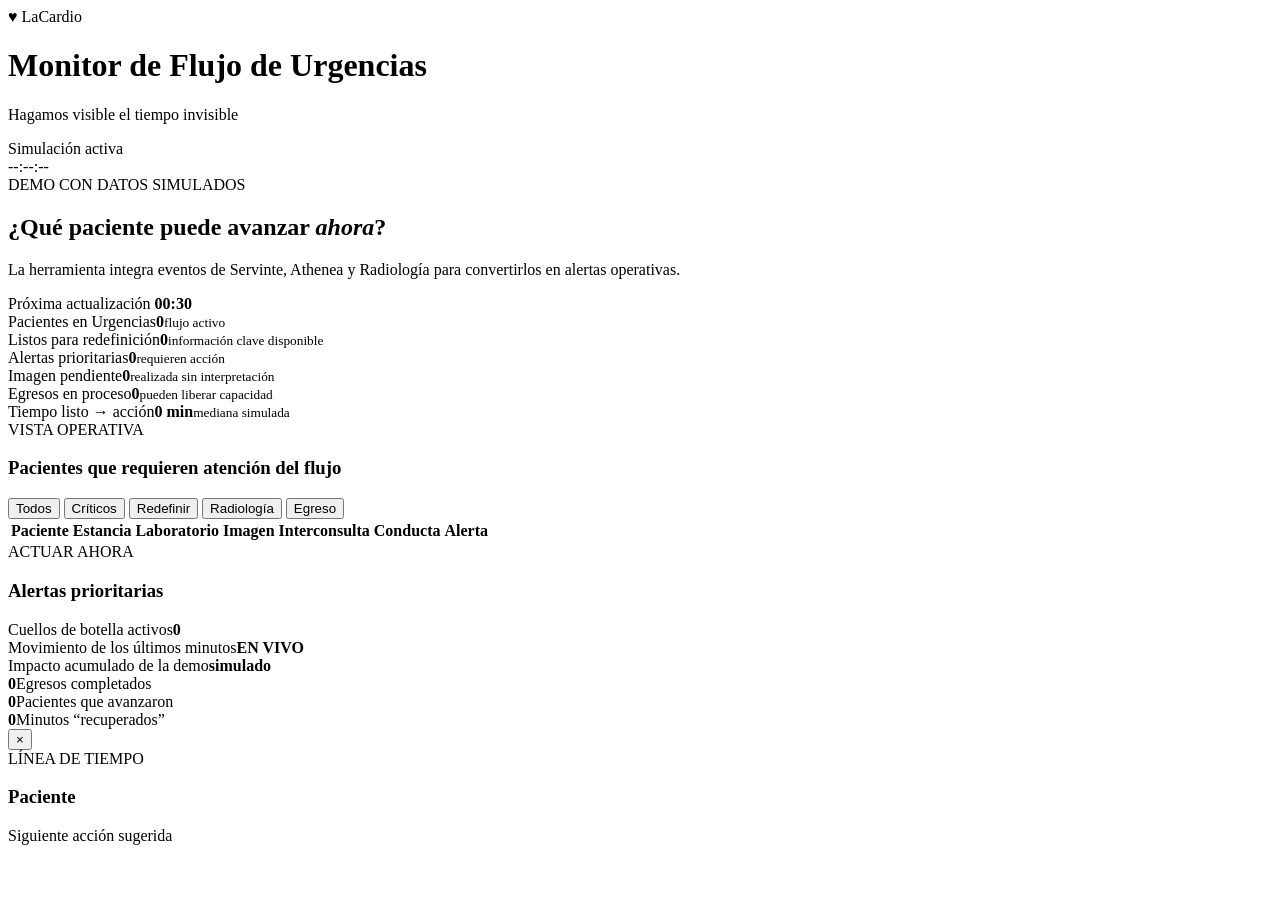
==== index.html @ f007e620 "Create live emergency flow monitor demo" ====
<!DOCTYPE html>
<html lang="es">
<head>
  <meta charset="UTF-8" />
  <meta name="viewport" content="width=device-width, initial-scale=1.0" />
  <meta name="theme-color" content="#10347b" />
  <title>Monitor de Flujo de Urgencias · Demo</title>
  <link rel="stylesheet" href="styles.css" />
</head>
<body>
  <header class="topbar">
    <div class="brand">
      <div class="brand-mark"><span>♥</span> LaCardio</div>
      <div class="brand-copy">
        <h1>Monitor de Flujo de Urgencias</h1>
        <p>Hagamos visible el tiempo invisible</p>
      </div>
    </div>
    <div class="top-actions">
      <div class="live"><span class="pulse"></span><span id="liveLabel">Simulación activa</span></div>
      <div class="clock" id="clock">--:--:--</div>
    </div>
  </header>

  <main class="shell">
    <section class="hero-strip">
      <div>
        <span class="eyebrow">DEMO CON DATOS SIMULADOS</span>
        <h2>¿Qué paciente puede avanzar <em>ahora</em>?</h2>
        <p>La herramienta integra eventos de Servinte, Athenea y Radiología para convertirlos en alertas operativas.</p>
      </div>
      <div class="sync-card">
        <span>Próxima actualización</span>
        <strong id="countdown">00:30</strong>
      </div>
    </section>

    <section class="kpis" id="kpis">
      <article class="kpi"><span>Pacientes en Urgencias</span><strong id="kpiTotal">0</strong><small id="kpiTotalSub">flujo activo</small></article>
      <article class="kpi"><span>Listos para redefinición</span><strong class="blue" id="kpiReady">0</strong><small>información clave disponible</small></article>
      <article class="kpi"><span>Alertas prioritarias</span><strong class="red" id="kpiCritical">0</strong><small>requieren acción</small></article>
      <article class="kpi"><span>Imagen pendiente</span><strong class="amber" id="kpiImaging">0</strong><small>realizada sin interpretación</small></article>
      <article class="kpi"><span>Egresos en proceso</span><strong class="green" id="kpiDischarge">0</strong><small>pueden liberar capacidad</small></article>
      <article class="kpi"><span>Tiempo listo → acción</span><strong class="violet" id="kpiLatency">0 min</strong><small>mediana simulada</small></article>
    </section>

    <section class="layout-main">
      <div class="panel table-panel">
        <div class="panel-head">
          <div>
            <span class="eyebrow">VISTA OPERATIVA</span>
            <h3>Pacientes que requieren atención del flujo</h3>
          </div>
          <div class="filters">
            <button class="filter active" data-filter="all">Todos</button>
            <button class="filter" data-filter="critical">Críticos</button>
            <button class="filter" data-filter="ready">Redefinir</button>
            <button class="filter" data-filter="imaging">Radiología</button>
            <button class="filter" data-filter="discharge">Egreso</button>
          </div>
        </div>
        <div class="table-wrap">
          <table>
            <thead>
              <tr>
                <th>Paciente</th><th>Estancia</th><th>Laboratorio</th><th>Imagen</th><th>Interconsulta</th><th>Conducta</th><th>Alerta</th>
              </tr>
            </thead>
            <tbody id="patientsBody"></tbody>
          </table>
        </div>
      </div>

      <aside class="panel alerts-panel">
        <div class="panel-head compact">
          <div>
            <span class="eyebrow">ACTUAR AHORA</span>
            <h3>Alertas prioritarias</h3>
          </div>
        </div>
        <div id="alertsList" class="alerts-list"></div>
      </aside>
    </section>

    <section class="bottom-grid">
      <article class="panel mini-panel">
        <div class="mini-head"><span>Cuellos de botella activos</span><b id="bottleneckTotal">0</b></div>
        <div id="bottlenecks"></div>
      </article>

      <article class="panel mini-panel">
        <div class="mini-head"><span>Movimiento de los últimos minutos</span><b class="live-badge">EN VIVO</b></div>
        <div id="eventFeed" class="event-feed"></div>
      </article>

      <article class="panel mini-panel">
        <div class="mini-head"><span>Impacto acumulado de la demo</span><b>simulado</b></div>
        <div class="impact-grid">
          <div><strong id="impactDischarges">0</strong><span>Egresos completados</span></div>
          <div><strong id="impactMoves">0</strong><span>Pacientes que avanzaron</span></div>
          <div><strong id="impactMinutes">0</strong><span>Minutos “recuperados”</span></div>
        </div>
      </article>
    </section>
  </main>

  <div class="toast" id="toast" aria-live="polite"></div>

  <div class="drawer" id="drawer">
    <button class="drawer-close" id="drawerClose">×</button>
    <div class="drawer-top">
      <span class="eyebrow">LÍNEA DE TIEMPO</span>
      <h3 id="drawerTitle">Paciente</h3>
      <p id="drawerSub"></p>
    </div>
    <div class="timeline" id="timeline"></div>
    <div class="next-action">
      <span>Siguiente acción sugerida</span>
      <strong id="drawerAction"></strong>
    </div>
  </div>

  <script src="app.js"></script>
</body>
</html>
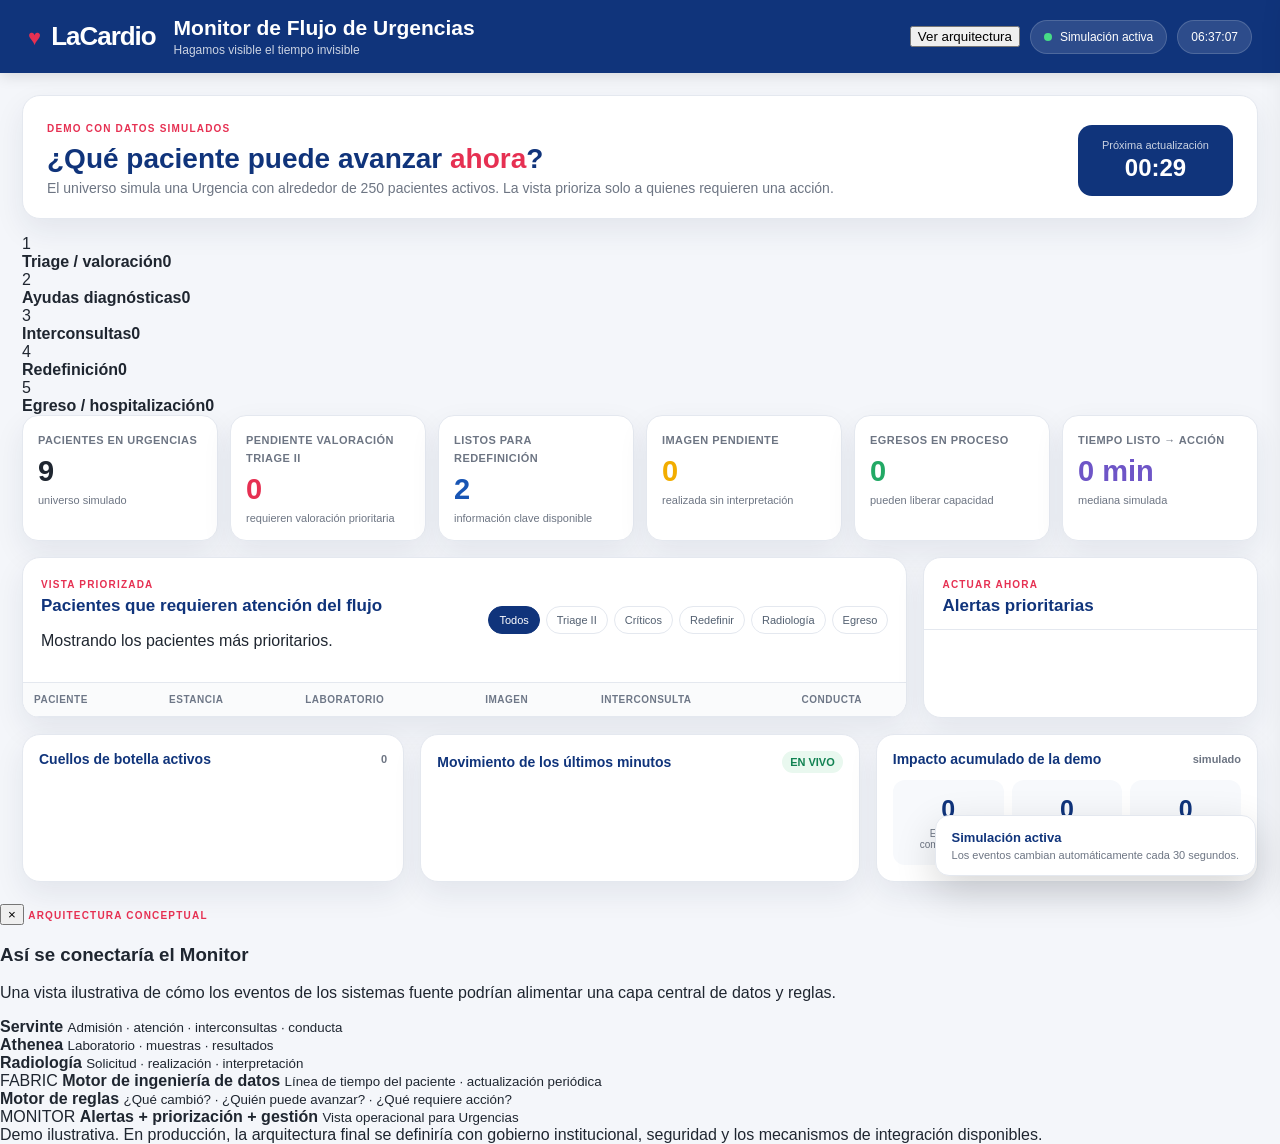
==== commit fbc3e283: "Upgrade monitor layout with 250-patient flow and architecture view" ====
--- a/index.html
+++ b/index.html
@@ -17,6 +17,7 @@
       </div>
     </div>
     <div class="top-actions">
+      <button class="architecture-btn" id="architectureBtn">Ver arquitectura</button>
       <div class="live"><span class="pulse"></span><span id="liveLabel">Simulación activa</span></div>
       <div class="clock" id="clock">--:--:--</div>
     </div>
@@ -27,18 +28,26 @@
       <div>
         <span class="eyebrow">DEMO CON DATOS SIMULADOS</span>
         <h2>¿Qué paciente puede avanzar <em>ahora</em>?</h2>
-        <p>La herramienta integra eventos de Servinte, Athenea y Radiología para convertirlos en alertas operativas.</p>
+        <p>El universo simula una Urgencia con alrededor de 250 pacientes activos. La vista prioriza solo a quienes requieren una acción.</p>
       </div>
       <div class="sync-card">
         <span>Próxima actualización</span>
-        <strong id="countdown">00:30</strong>
+        <strong id="countdown">00:10</strong>
       </div>
     </section>
 
+    <section class="flow-overview" id="flowOverview">
+      <article><span>1</span><div><b>Triage / valoración</b><strong id="stageTriage">0</strong></div></article>
+      <article><span>2</span><div><b>Ayudas diagnósticas</b><strong id="stageDiagnostics">0</strong></div></article>
+      <article><span>3</span><div><b>Interconsultas</b><strong id="stageConsults">0</strong></div></article>
+      <article><span>4</span><div><b>Redefinición</b><strong id="stageRedefinition">0</strong></div></article>
+      <article><span>5</span><div><b>Egreso / hospitalización</b><strong id="stageDestination">0</strong></div></article>
+    </section>
+
     <section class="kpis" id="kpis">
-      <article class="kpi"><span>Pacientes en Urgencias</span><strong id="kpiTotal">0</strong><small id="kpiTotalSub">flujo activo</small></article>
+      <article class="kpi"><span>Pacientes en Urgencias</span><strong id="kpiTotal">250</strong><small id="kpiTotalSub">universo simulado</small></article>
+      <article class="kpi"><span>Pendiente valoración Triage II</span><strong class="red" id="kpiTriage2">0</strong><small>requieren valoración prioritaria</small></article>
       <article class="kpi"><span>Listos para redefinición</span><strong class="blue" id="kpiReady">0</strong><small>información clave disponible</small></article>
-      <article class="kpi"><span>Alertas prioritarias</span><strong class="red" id="kpiCritical">0</strong><small>requieren acción</small></article>
       <article class="kpi"><span>Imagen pendiente</span><strong class="amber" id="kpiImaging">0</strong><small>realizada sin interpretación</small></article>
       <article class="kpi"><span>Egresos en proceso</span><strong class="green" id="kpiDischarge">0</strong><small>pueden liberar capacidad</small></article>
       <article class="kpi"><span>Tiempo listo → acción</span><strong class="violet" id="kpiLatency">0 min</strong><small>mediana simulada</small></article>
@@ -48,11 +57,13 @@
       <div class="panel table-panel">
         <div class="panel-head">
           <div>
-            <span class="eyebrow">VISTA OPERATIVA</span>
+            <span class="eyebrow">VISTA PRIORIZADA</span>
             <h3>Pacientes que requieren atención del flujo</h3>
+            <p id="visibleSummary" class="panel-subtitle">Mostrando los pacientes más prioritarios.</p>
           </div>
           <div class="filters">
             <button class="filter active" data-filter="all">Todos</button>
+            <button class="filter" data-filter="triage2">Triage II</button>
             <button class="filter" data-filter="critical">Críticos</button>
             <button class="filter" data-filter="ready">Redefinir</button>
             <button class="filter" data-filter="imaging">Radiología</button>
@@ -120,6 +131,58 @@
     </div>
   </div>
 
+  <div class="architecture-modal" id="architectureModal" aria-hidden="true">
+    <div class="architecture-card">
+      <button class="architecture-close" id="architectureClose">×</button>
+      <span class="eyebrow">ARQUITECTURA CONCEPTUAL</span>
+      <h3>Así se conectaría el Monitor</h3>
+      <p>Una vista ilustrativa de cómo los eventos de los sistemas fuente podrían alimentar una capa central de datos y reglas.</p>
+      <div class="architecture-canvas">
+        <div class="source-node servinte">
+          <b>Servinte</b>
+          <small>Admisión · atención · interconsultas · conducta</small>
+          <i class="data-pulse p1"></i>
+        </div>
+        <div class="source-node athenea">
+          <b>Athenea</b>
+          <small>Laboratorio · muestras · resultados</small>
+          <i class="data-pulse p2"></i>
+        </div>
+        <div class="source-node radiologia">
+          <b>Radiología</b>
+          <small>Solicitud · realización · interpretación</small>
+          <i class="data-pulse p3"></i>
+        </div>
+
+        <div class="connector c1"></div>
+        <div class="connector c2"></div>
+        <div class="connector c3"></div>
+
+        <div class="central-node">
+          <span>FABRIC</span>
+          <b>Motor de ingeniería de datos</b>
+          <small>Línea de tiempo del paciente · actualización periódica</small>
+        </div>
+
+        <div class="connector central-link"></div>
+
+        <div class="rules-node">
+          <b>Motor de reglas</b>
+          <small>¿Qué cambió? · ¿Quién puede avanzar? · ¿Qué requiere acción?</small>
+        </div>
+
+        <div class="connector output-link"></div>
+
+        <div class="output-node">
+          <span>MONITOR</span>
+          <b>Alertas + priorización + gestión</b>
+          <small>Vista operacional para Urgencias</small>
+        </div>
+      </div>
+      <div class="architecture-note">Demo ilustrativa. En producción, la arquitectura final se definiría con gobierno institucional, seguridad y los mecanismos de integración disponibles.</div>
+    </div>
+  </div>
+
   <script src="app.js"></script>
 </body>
 </html>
--- a/styles.css
+++ b/styles.css
@@ -0,0 +1,20 @@
+:root{
+  --blue:#10347b; --blue2:#1855b4; --red:#e63052; --green:#22a965; --amber:#f2ad00;
+  --violet:#6e55c7; --teal:#22a8b3; --bg:#f4f6fa; --panel:#fff; --text:#1f2630;
+  --muted:#6d7583; --line:#e4e8ef; --soft:#f7f9fc; --shadow:0 12px 30px rgba(20,37,77,.08);
+}
+*{box-sizing:border-box} body{margin:0;font-family:Inter,Segoe UI,Arial,sans-serif;background:var(--bg);color:var(--text)}
+.topbar{background:var(--blue);color:#fff;padding:16px 28px;display:flex;align-items:center;justify-content:space-between;gap:18px;position:sticky;top:0;z-index:50;box-shadow:0 3px 14px rgba(0,0,0,.12)}
+.brand{display:flex;align-items:center;gap:18px}.brand-mark{font-size:26px;font-weight:800;letter-spacing:-.04em;white-space:nowrap}.brand-mark span{color:var(--red);font-size:22px;margin-right:5px}.brand-copy h1{margin:0;font-size:21px}.brand-copy p{margin:3px 0 0;font-size:12px;opacity:.78}.top-actions{display:flex;gap:10px;align-items:center}
+.live,.clock{background:rgba(255,255,255,.12);border:1px solid rgba(255,255,255,.16);border-radius:999px;padding:9px 13px;font-size:12px}.pulse{display:inline-block;width:8px;height:8px;background:#47dc86;border-radius:50%;margin-right:8px;box-shadow:0 0 0 0 rgba(71,220,134,.5);animation:pulse 1.8s infinite}@keyframes pulse{70%{box-shadow:0 0 0 9px rgba(71,220,134,0)}}
+.shell{max-width:1560px;margin:auto;padding:22px}.hero-strip{display:flex;justify-content:space-between;gap:20px;align-items:end;background:#fff;border:1px solid var(--line);border-radius:18px;padding:22px 24px;margin-bottom:16px;box-shadow:var(--shadow)}
+.eyebrow{font-size:10px;letter-spacing:.12em;font-weight:800;color:var(--red)}.hero-strip h2{margin:7px 0 5px;color:var(--blue);font-size:28px}.hero-strip h2 em{font-style:normal;color:var(--red)}.hero-strip p{margin:0;color:var(--muted);font-size:14px}.sync-card{min-width:155px;background:var(--blue);color:#fff;border-radius:14px;padding:14px 18px;text-align:center}.sync-card span{font-size:11px;opacity:.78;display:block}.sync-card strong{font-size:24px;display:block;margin-top:3px}
+.kpis{display:grid;grid-template-columns:repeat(6,1fr);gap:12px}.kpi{background:#fff;border:1px solid var(--line);border-radius:16px;padding:14px 15px;box-shadow:var(--shadow);min-height:112px}.kpi span{font-size:11px;color:var(--muted);text-transform:uppercase;letter-spacing:.04em;font-weight:800}.kpi strong{display:block;font-size:29px;color:var(--text);margin:7px 0 2px}.kpi small{color:var(--muted);font-size:11px}.red{color:var(--red)!important}.blue{color:var(--blue2)!important}.green{color:var(--green)!important}.amber{color:var(--amber)!important}.violet{color:var(--violet)!important}
+.layout-main{display:grid;grid-template-columns:minmax(0,2.25fr) minmax(320px,.85fr);gap:16px;margin-top:16px}.panel{background:#fff;border:1px solid var(--line);border-radius:18px;box-shadow:var(--shadow);overflow:hidden}.panel-head{padding:16px 18px;border-bottom:1px solid var(--line);display:flex;align-items:center;justify-content:space-between;gap:12px}.panel-head.compact{padding-bottom:13px}.panel-head h3{font-size:17px;margin:4px 0 0;color:var(--blue)}.filters{display:flex;gap:6px;flex-wrap:wrap}.filter{border:1px solid var(--line);background:#fff;padding:7px 10px;border-radius:999px;font-size:11px;color:#536071;cursor:pointer}.filter.active{background:var(--blue);color:#fff;border-color:var(--blue)}
+.table-wrap{overflow:auto;max-height:530px}table{width:100%;border-collapse:collapse;min-width:1030px}th{position:sticky;top:0;background:#fafbfc;color:#6e7787;font-size:10px;text-transform:uppercase;letter-spacing:.05em;text-align:left;padding:11px;border-bottom:1px solid var(--line);z-index:2}td{padding:11px;border-bottom:1px solid var(--line);font-size:12px;vertical-align:middle}tr{cursor:pointer;transition:.2s}tr:hover{background:#fafcff}.patient-name{font-weight:800;color:var(--blue)}.sub{display:block;font-size:10px;color:var(--muted);margin-top:3px}.tag{display:inline-flex;align-items:center;max-width:190px;padding:5px 8px;border-radius:999px;font-size:10px;font-weight:800;white-space:nowrap}.tag.ok{background:#eaf8f2;color:#0a7d55}.tag.warn{background:#fff5d8;color:#986700}.tag.danger{background:#fdebee;color:#b91c3d}.tag.info{background:#eaf1ff;color:#1b4ca5}.tag.gray{background:#f0f2f5;color:#6a7380}.flash{animation:flash 1.1s ease}@keyframes flash{0%,100%{background:transparent}35%{background:#fff4c9}}
+.alerts-list{max-height:530px;overflow:auto}.alert{padding:13px 15px;border-bottom:1px solid var(--line);display:grid;grid-template-columns:34px 1fr;gap:11px;align-items:start}.alert:last-child{border-bottom:0}.alert-icon{width:34px;height:34px;border-radius:10px;display:grid;place-items:center;font-size:12px;font-weight:900}.alert-icon.danger{background:#fdebee;color:#b91c3d}.alert-icon.warn{background:#fff5d8;color:#986700}.alert-icon.info{background:#eaf1ff;color:#1b4ca5}.alert-icon.ok{background:#eaf8f2;color:#0a7d55}.alert strong{font-size:12px;color:var(--blue);display:block}.alert p{margin:4px 0 0;color:var(--muted);font-size:11px;line-height:1.35}
+.bottom-grid{display:grid;grid-template-columns:1fr 1.15fr 1fr;gap:16px;margin-top:16px}.mini-panel{padding:16px}.mini-head{display:flex;justify-content:space-between;gap:10px;align-items:center;margin-bottom:13px}.mini-head span{font-size:14px;font-weight:800;color:var(--blue)}.mini-head b{font-size:11px;color:var(--muted)}.live-badge{background:#e9f8ef;color:#118252!important;border-radius:999px;padding:5px 8px}.brow{display:grid;grid-template-columns:120px 1fr 28px;align-items:center;gap:8px;margin:10px 0;font-size:11px}.bar{height:8px;border-radius:999px;background:#edf0f5;overflow:hidden}.bar i{display:block;height:100%;background:var(--blue2);border-radius:999px}.event-feed{max-height:210px;overflow:hidden}.event-item{display:grid;grid-template-columns:54px 1fr;gap:9px;padding:8px 0;border-bottom:1px dashed var(--line);font-size:11px}.event-item time{color:var(--muted)}.event-item b{color:var(--blue)}.impact-grid{display:grid;grid-template-columns:repeat(3,1fr);gap:8px}.impact-grid div{background:var(--soft);border-radius:12px;padding:15px 9px;text-align:center}.impact-grid strong{display:block;color:var(--blue);font-size:25px}.impact-grid span{font-size:10px;color:var(--muted);display:block;margin-top:4px}
+.toast{position:fixed;right:24px;bottom:24px;background:#fff;border:1px solid var(--line);box-shadow:0 14px 40px rgba(0,0,0,.16);border-radius:14px;padding:14px 16px;max-width:380px;transform:translateY(130px);opacity:0;transition:.35s;z-index:80}.toast.show{transform:translateY(0);opacity:1}.toast strong{color:var(--blue);display:block;font-size:13px}.toast span{display:block;color:var(--muted);font-size:11px;margin-top:4px}
+.drawer{position:fixed;top:0;right:-460px;width:430px;max-width:94vw;height:100vh;background:#fff;box-shadow:-12px 0 34px rgba(0,0,0,.2);z-index:90;transition:.3s;overflow:auto;padding:24px}.drawer.open{right:0}.drawer-close{position:absolute;right:18px;top:14px;border:0;background:transparent;font-size:30px;cursor:pointer;color:var(--muted)}.drawer-top{padding-top:18px;border-bottom:1px solid var(--line);padding-bottom:18px}.drawer-top h3{color:var(--blue);font-size:24px;margin:6px 0}.drawer-top p{color:var(--muted);margin:0;font-size:13px}.timeline{border-left:2px solid #dbe2ef;margin:22px 0 22px 7px;padding-left:19px}.tl-event{position:relative;margin-bottom:20px}.tl-event:before{content:'';position:absolute;left:-26px;top:3px;width:10px;height:10px;border-radius:50%;background:var(--blue2);border:3px solid #eaf1ff}.tl-event strong{font-size:12px;color:var(--blue)}.tl-event span{display:block;color:var(--muted);font-size:11px;margin-top:3px}.next-action{background:#f1f5ff;border-radius:14px;padding:16px}.next-action span{font-size:10px;text-transform:uppercase;color:var(--muted);font-weight:800}.next-action strong{display:block;color:var(--blue);margin-top:6px;font-size:14px}
+@media(max-width:1180px){.kpis{grid-template-columns:repeat(3,1fr)}.layout-main{grid-template-columns:1fr}.bottom-grid{grid-template-columns:1fr 1fr}.alerts-panel{order:-1}}
+@media(max-width:720px){.topbar{padding:13px 14px}.brand-mark{font-size:20px}.brand-copy h1{font-size:15px}.brand-copy p{display:none}.clock{display:none}.shell{padding:10px}.hero-strip{align-items:stretch;flex-direction:column}.sync-card{width:100%}.kpis{grid-template-columns:1fr 1fr}.bottom-grid{grid-template-columns:1fr}.filters{display:none}.hero-strip h2{font-size:22px}}
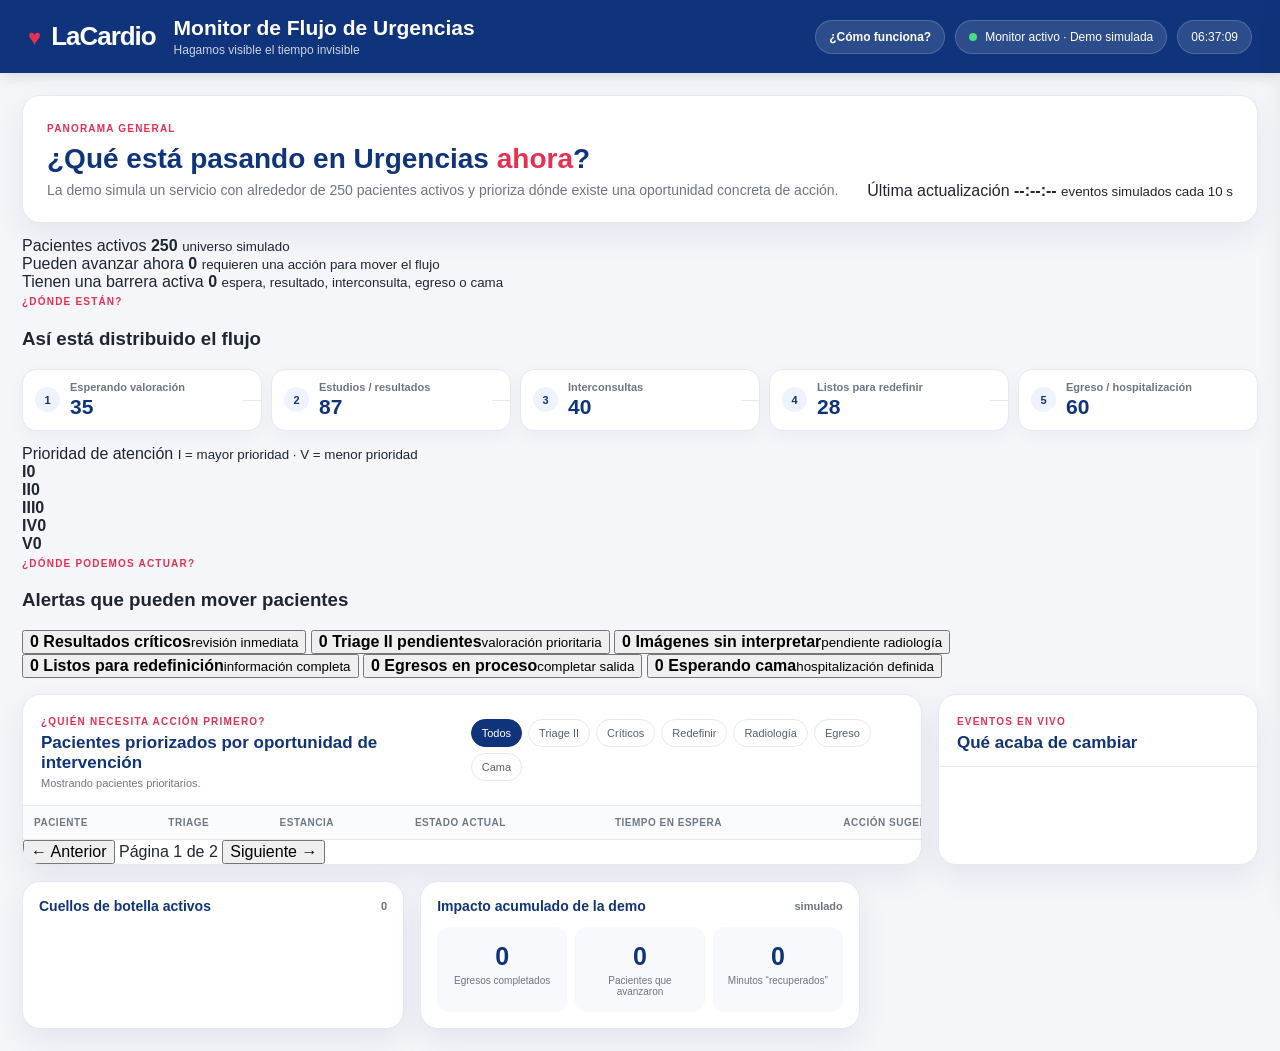
==== commit 0a53f604: "Reframe monitor around flow, action and 40-patient pagination" ====
--- a/index.html
+++ b/index.html
@@ -17,8 +17,8 @@
       </div>
     </div>
     <div class="top-actions">
-      <button class="architecture-btn" id="architectureBtn">Ver arquitectura</button>
-      <div class="live"><span class="pulse"></span><span id="liveLabel">Simulación activa</span></div>
+      <button class="architecture-btn" id="architectureBtn">¿Cómo funciona?</button>
+      <div class="live"><span class="pulse"></span><span id="liveLabel">Monitor activo · Demo simulada</span></div>
       <div class="clock" id="clock">--:--:--</div>
     </div>
   </header>
@@ -26,40 +26,107 @@
   <main class="shell">
     <section class="hero-strip">
       <div>
-        <span class="eyebrow">DEMO CON DATOS SIMULADOS</span>
-        <h2>¿Qué paciente puede avanzar <em>ahora</em>?</h2>
-        <p>El universo simula una Urgencia con alrededor de 250 pacientes activos. La vista prioriza solo a quienes requieren una acción.</p>
-      </div>
-      <div class="sync-card">
-        <span>Próxima actualización</span>
-        <strong id="countdown">00:10</strong>
-      </div>
-    </section>
-
-    <section class="flow-overview" id="flowOverview">
-      <article><span>1</span><div><b>Triage / valoración</b><strong id="stageTriage">0</strong></div></article>
-      <article><span>2</span><div><b>Ayudas diagnósticas</b><strong id="stageDiagnostics">0</strong></div></article>
-      <article><span>3</span><div><b>Interconsultas</b><strong id="stageConsults">0</strong></div></article>
-      <article><span>4</span><div><b>Redefinición</b><strong id="stageRedefinition">0</strong></div></article>
-      <article><span>5</span><div><b>Egreso / hospitalización</b><strong id="stageDestination">0</strong></div></article>
-    </section>
-
-    <section class="kpis" id="kpis">
-      <article class="kpi"><span>Pacientes en Urgencias</span><strong id="kpiTotal">250</strong><small id="kpiTotalSub">universo simulado</small></article>
-      <article class="kpi"><span>Pendiente valoración Triage II</span><strong class="red" id="kpiTriage2">0</strong><small>requieren valoración prioritaria</small></article>
-      <article class="kpi"><span>Listos para redefinición</span><strong class="blue" id="kpiReady">0</strong><small>información clave disponible</small></article>
-      <article class="kpi"><span>Imagen pendiente</span><strong class="amber" id="kpiImaging">0</strong><small>realizada sin interpretación</small></article>
-      <article class="kpi"><span>Egresos en proceso</span><strong class="green" id="kpiDischarge">0</strong><small>pueden liberar capacidad</small></article>
-      <article class="kpi"><span>Tiempo listo → acción</span><strong class="violet" id="kpiLatency">0 min</strong><small>mediana simulada</small></article>
+        <span class="eyebrow">PANORAMA GENERAL</span>
+        <h2>¿Qué está pasando en Urgencias <em>ahora</em>?</h2>
+        <p>La demo simula un servicio con alrededor de 250 pacientes activos y prioriza dónde existe una oportunidad concreta de acción.</p>
+      </div>
+      <div class="last-update">
+        <span>Última actualización</span>
+        <strong id="lastUpdate">--:--:--</strong>
+        <small>eventos simulados cada 10 s</small>
+      </div>
+    </section>
+
+    <section class="headline-kpis">
+      <article>
+        <span>Pacientes activos</span>
+        <strong id="kpiTotal">250</strong>
+        <small>universo simulado</small>
+      </article>
+      <article class="accent-blue">
+        <span>Pueden avanzar ahora</span>
+        <strong id="kpiCanAdvance">0</strong>
+        <small>requieren una acción para mover el flujo</small>
+      </article>
+      <article class="accent-red">
+        <span>Tienen una barrera activa</span>
+        <strong id="kpiBarrier">0</strong>
+        <small>espera, resultado, interconsulta, egreso o cama</small>
+      </article>
+    </section>
+
+    <section class="section-block">
+      <div class="section-title">
+        <div>
+          <span class="eyebrow">¿DÓNDE ESTÁN?</span>
+          <h3>Así está distribuido el flujo</h3>
+        </div>
+      </div>
+      <div class="flow-overview">
+        <article><span>1</span><div><b>Esperando valoración</b><strong id="stageTriage">0</strong></div></article>
+        <article><span>2</span><div><b>Estudios / resultados</b><strong id="stageDiagnostics">0</strong></div></article>
+        <article><span>3</span><div><b>Interconsultas</b><strong id="stageConsults">0</strong></div></article>
+        <article><span>4</span><div><b>Listos para redefinir</b><strong id="stageRedefinition">0</strong></div></article>
+        <article><span>5</span><div><b>Egreso / hospitalización</b><strong id="stageDestination">0</strong></div></article>
+      </div>
+
+      <div class="triage-strip">
+        <div class="triage-title">
+          <span>Prioridad de atención</span>
+          <small>I = mayor prioridad · V = menor prioridad</small>
+        </div>
+        <div class="triage-items">
+          <div><b>I</b><strong id="triage1">0</strong></div>
+          <div><b>II</b><strong id="triage2">0</strong></div>
+          <div><b>III</b><strong id="triage3">0</strong></div>
+          <div><b>IV</b><strong id="triage4">0</strong></div>
+          <div><b>V</b><strong id="triage5">0</strong></div>
+        </div>
+      </div>
+    </section>
+
+    <section class="section-block">
+      <div class="section-title">
+        <div>
+          <span class="eyebrow">¿DÓNDE PODEMOS ACTUAR?</span>
+          <h3>Alertas que pueden mover pacientes</h3>
+        </div>
+      </div>
+      <div class="action-grid">
+        <button class="action-card critical-card" data-filter="critical">
+          <span class="action-dot"></span><strong id="actCritical">0</strong>
+          <b>Resultados críticos</b><small>revisión inmediata</small>
+        </button>
+        <button class="action-card triage-card" data-filter="triage2">
+          <span class="action-dot"></span><strong id="actTriage2">0</strong>
+          <b>Triage II pendientes</b><small>valoración prioritaria</small>
+        </button>
+        <button class="action-card imaging-card" data-filter="imaging">
+          <span class="action-dot"></span><strong id="actImaging">0</strong>
+          <b>Imágenes sin interpretar</b><small>pendiente radiología</small>
+        </button>
+        <button class="action-card ready-card" data-filter="ready">
+          <span class="action-dot"></span><strong id="actReady">0</strong>
+          <b>Listos para redefinición</b><small>información completa</small>
+        </button>
+        <button class="action-card discharge-card" data-filter="discharge">
+          <span class="action-dot"></span><strong id="actDischarge">0</strong>
+          <b>Egresos en proceso</b><small>completar salida</small>
+        </button>
+        <button class="action-card hospital-card" data-filter="hospital">
+          <span class="action-dot"></span><strong id="actHospital">0</strong>
+          <b>Esperando cama</b><small>hospitalización definida</small>
+        </button>
+      </div>
     </section>
 
     <section class="layout-main">
       <div class="panel table-panel">
         <div class="panel-head">
           <div>
-            <span class="eyebrow">VISTA PRIORIZADA</span>
-            <h3>Pacientes que requieren atención del flujo</h3>
-            <p id="visibleSummary" class="panel-subtitle">Mostrando los pacientes más prioritarios.</p>
+            <span class="eyebrow">¿QUIÉN NECESITA ACCIÓN PRIMERO?</span>
+            <h3>Pacientes priorizados por oportunidad de intervención</h3>
+            <p id="visibleSummary" class="panel-subtitle">Mostrando pacientes prioritarios.</p>
           </div>
           <div class="filters">
             <button class="filter active" data-filter="all">Todos</button>
@@ -68,28 +135,39 @@
             <button class="filter" data-filter="ready">Redefinir</button>
             <button class="filter" data-filter="imaging">Radiología</button>
             <button class="filter" data-filter="discharge">Egreso</button>
+            <button class="filter" data-filter="hospital">Cama</button>
           </div>
         </div>
         <div class="table-wrap">
           <table>
             <thead>
               <tr>
-                <th>Paciente</th><th>Estancia</th><th>Laboratorio</th><th>Imagen</th><th>Interconsulta</th><th>Conducta</th><th>Alerta</th>
+                <th>Paciente</th>
+                <th>Triage</th>
+                <th>Estancia</th>
+                <th>Estado actual</th>
+                <th>Tiempo en espera</th>
+                <th>Acción sugerida</th>
               </tr>
             </thead>
             <tbody id="patientsBody"></tbody>
           </table>
         </div>
+        <div class="pagination">
+          <button id="prevPage">← Anterior</button>
+          <span id="pageLabel">Página 1 de 2</span>
+          <button id="nextPage">Siguiente →</button>
+        </div>
       </div>
 
       <aside class="panel alerts-panel">
         <div class="panel-head compact">
           <div>
-            <span class="eyebrow">ACTUAR AHORA</span>
-            <h3>Alertas prioritarias</h3>
+            <span class="eyebrow">EVENTOS EN VIVO</span>
+            <h3>Qué acaba de cambiar</h3>
           </div>
         </div>
-        <div id="alertsList" class="alerts-list"></div>
+        <div id="eventFeed" class="event-feed large"></div>
       </aside>
     </section>
 
@@ -97,11 +175,6 @@
       <article class="panel mini-panel">
         <div class="mini-head"><span>Cuellos de botella activos</span><b id="bottleneckTotal">0</b></div>
         <div id="bottlenecks"></div>
-      </article>
-
-      <article class="panel mini-panel">
-        <div class="mini-head"><span>Movimiento de los últimos minutos</span><b class="live-badge">EN VIVO</b></div>
-        <div id="eventFeed" class="event-feed"></div>
       </article>
 
       <article class="panel mini-panel">
@@ -120,10 +193,18 @@
   <div class="drawer" id="drawer">
     <button class="drawer-close" id="drawerClose">×</button>
     <div class="drawer-top">
-      <span class="eyebrow">LÍNEA DE TIEMPO</span>
+      <span class="eyebrow">LÍNEA DE TIEMPO DEL PACIENTE</span>
       <h3 id="drawerTitle">Paciente</h3>
       <p id="drawerSub"></p>
     </div>
+
+    <div class="patient-status-grid">
+      <div><span>Laboratorio</span><b id="drawerLab">—</b></div>
+      <div><span>Imagen</span><b id="drawerImage">—</b></div>
+      <div><span>Interconsulta</span><b id="drawerConsult">—</b></div>
+      <div><span>Conducta</span><b id="drawerConduct">—</b></div>
+    </div>
+
     <div class="timeline" id="timeline"></div>
     <div class="next-action">
       <span>Siguiente acción sugerida</span>
@@ -134,9 +215,9 @@
   <div class="architecture-modal" id="architectureModal" aria-hidden="true">
     <div class="architecture-card">
       <button class="architecture-close" id="architectureClose">×</button>
-      <span class="eyebrow">ARQUITECTURA CONCEPTUAL</span>
-      <h3>Así se conectaría el Monitor</h3>
-      <p>Una vista ilustrativa de cómo los eventos de los sistemas fuente podrían alimentar una capa central de datos y reglas.</p>
+      <span class="eyebrow">¿CÓMO FUNCIONA?</span>
+      <h3>Los datos actuales se convierten en señales para actuar</h3>
+      <p>La arquitectura es ilustrativa: muestra cómo los eventos de los sistemas fuente podrían alimentar una capa central de datos, reglas y alertas.</p>
       <div class="architecture-canvas">
         <div class="source-node servinte">
           <b>Servinte</b>
@@ -160,26 +241,26 @@
 
         <div class="central-node">
           <span>FABRIC</span>
-          <b>Motor de ingeniería de datos</b>
+          <b>Integra la información</b>
           <small>Línea de tiempo del paciente · actualización periódica</small>
         </div>
 
         <div class="connector central-link"></div>
 
         <div class="rules-node">
-          <b>Motor de reglas</b>
-          <small>¿Qué cambió? · ¿Quién puede avanzar? · ¿Qué requiere acción?</small>
+          <b>Detecta oportunidades de acción</b>
+          <small>¿Qué cambió? · ¿Quién puede avanzar? · ¿Qué requiere intervención?</small>
         </div>
 
         <div class="connector output-link"></div>
 
         <div class="output-node">
           <span>MONITOR</span>
-          <b>Alertas + priorización + gestión</b>
-          <small>Vista operacional para Urgencias</small>
-        </div>
-      </div>
-      <div class="architecture-note">Demo ilustrativa. En producción, la arquitectura final se definiría con gobierno institucional, seguridad y los mecanismos de integración disponibles.</div>
+          <b>Le dice al equipo dónde actuar</b>
+          <small>Alertas · priorización · gestión del flujo</small>
+        </div>
+      </div>
+      <div class="architecture-note">Demo ilustrativa. La arquitectura real se definiría con gobierno institucional, seguridad y los mecanismos de integración disponibles.</div>
     </div>
   </div>
 
--- a/styles.css
+++ b/styles.css
@@ -3,18 +3,53 @@
   --violet:#6e55c7; --teal:#22a8b3; --bg:#f4f6fa; --panel:#fff; --text:#1f2630;
   --muted:#6d7583; --line:#e4e8ef; --soft:#f7f9fc; --shadow:0 12px 30px rgba(20,37,77,.08);
 }
-*{box-sizing:border-box} body{margin:0;font-family:Inter,Segoe UI,Arial,sans-serif;background:var(--bg);color:var(--text)}
+*{box-sizing:border-box}
+body{margin:0;font-family:Inter,Segoe UI,Arial,sans-serif;background:var(--bg);color:var(--text)}
+button{font:inherit}
 .topbar{background:var(--blue);color:#fff;padding:16px 28px;display:flex;align-items:center;justify-content:space-between;gap:18px;position:sticky;top:0;z-index:50;box-shadow:0 3px 14px rgba(0,0,0,.12)}
 .brand{display:flex;align-items:center;gap:18px}.brand-mark{font-size:26px;font-weight:800;letter-spacing:-.04em;white-space:nowrap}.brand-mark span{color:var(--red);font-size:22px;margin-right:5px}.brand-copy h1{margin:0;font-size:21px}.brand-copy p{margin:3px 0 0;font-size:12px;opacity:.78}.top-actions{display:flex;gap:10px;align-items:center}
-.live,.clock{background:rgba(255,255,255,.12);border:1px solid rgba(255,255,255,.16);border-radius:999px;padding:9px 13px;font-size:12px}.pulse{display:inline-block;width:8px;height:8px;background:#47dc86;border-radius:50%;margin-right:8px;box-shadow:0 0 0 0 rgba(71,220,134,.5);animation:pulse 1.8s infinite}@keyframes pulse{70%{box-shadow:0 0 0 9px rgba(71,220,134,0)}}
-.shell{max-width:1560px;margin:auto;padding:22px}.hero-strip{display:flex;justify-content:space-between;gap:20px;align-items:end;background:#fff;border:1px solid var(--line);border-radius:18px;padding:22px 24px;margin-bottom:16px;box-shadow:var(--shadow)}
-.eyebrow{font-size:10px;letter-spacing:.12em;font-weight:800;color:var(--red)}.hero-strip h2{margin:7px 0 5px;color:var(--blue);font-size:28px}.hero-strip h2 em{font-style:normal;color:var(--red)}.hero-strip p{margin:0;color:var(--muted);font-size:14px}.sync-card{min-width:155px;background:var(--blue);color:#fff;border-radius:14px;padding:14px 18px;text-align:center}.sync-card span{font-size:11px;opacity:.78;display:block}.sync-card strong{font-size:24px;display:block;margin-top:3px}
-.kpis{display:grid;grid-template-columns:repeat(6,1fr);gap:12px}.kpi{background:#fff;border:1px solid var(--line);border-radius:16px;padding:14px 15px;box-shadow:var(--shadow);min-height:112px}.kpi span{font-size:11px;color:var(--muted);text-transform:uppercase;letter-spacing:.04em;font-weight:800}.kpi strong{display:block;font-size:29px;color:var(--text);margin:7px 0 2px}.kpi small{color:var(--muted);font-size:11px}.red{color:var(--red)!important}.blue{color:var(--blue2)!important}.green{color:var(--green)!important}.amber{color:var(--amber)!important}.violet{color:var(--violet)!important}
-.layout-main{display:grid;grid-template-columns:minmax(0,2.25fr) minmax(320px,.85fr);gap:16px;margin-top:16px}.panel{background:#fff;border:1px solid var(--line);border-radius:18px;box-shadow:var(--shadow);overflow:hidden}.panel-head{padding:16px 18px;border-bottom:1px solid var(--line);display:flex;align-items:center;justify-content:space-between;gap:12px}.panel-head.compact{padding-bottom:13px}.panel-head h3{font-size:17px;margin:4px 0 0;color:var(--blue)}.filters{display:flex;gap:6px;flex-wrap:wrap}.filter{border:1px solid var(--line);background:#fff;padding:7px 10px;border-radius:999px;font-size:11px;color:#536071;cursor:pointer}.filter.active{background:var(--blue);color:#fff;border-color:var(--blue)}
-.table-wrap{overflow:auto;max-height:530px}table{width:100%;border-collapse:collapse;min-width:1030px}th{position:sticky;top:0;background:#fafbfc;color:#6e7787;font-size:10px;text-transform:uppercase;letter-spacing:.05em;text-align:left;padding:11px;border-bottom:1px solid var(--line);z-index:2}td{padding:11px;border-bottom:1px solid var(--line);font-size:12px;vertical-align:middle}tr{cursor:pointer;transition:.2s}tr:hover{background:#fafcff}.patient-name{font-weight:800;color:var(--blue)}.sub{display:block;font-size:10px;color:var(--muted);margin-top:3px}.tag{display:inline-flex;align-items:center;max-width:190px;padding:5px 8px;border-radius:999px;font-size:10px;font-weight:800;white-space:nowrap}.tag.ok{background:#eaf8f2;color:#0a7d55}.tag.warn{background:#fff5d8;color:#986700}.tag.danger{background:#fdebee;color:#b91c3d}.tag.info{background:#eaf1ff;color:#1b4ca5}.tag.gray{background:#f0f2f5;color:#6a7380}.flash{animation:flash 1.1s ease}@keyframes flash{0%,100%{background:transparent}35%{background:#fff4c9}}
-.alerts-list{max-height:530px;overflow:auto}.alert{padding:13px 15px;border-bottom:1px solid var(--line);display:grid;grid-template-columns:34px 1fr;gap:11px;align-items:start}.alert:last-child{border-bottom:0}.alert-icon{width:34px;height:34px;border-radius:10px;display:grid;place-items:center;font-size:12px;font-weight:900}.alert-icon.danger{background:#fdebee;color:#b91c3d}.alert-icon.warn{background:#fff5d8;color:#986700}.alert-icon.info{background:#eaf1ff;color:#1b4ca5}.alert-icon.ok{background:#eaf8f2;color:#0a7d55}.alert strong{font-size:12px;color:var(--blue);display:block}.alert p{margin:4px 0 0;color:var(--muted);font-size:11px;line-height:1.35}
-.bottom-grid{display:grid;grid-template-columns:1fr 1.15fr 1fr;gap:16px;margin-top:16px}.mini-panel{padding:16px}.mini-head{display:flex;justify-content:space-between;gap:10px;align-items:center;margin-bottom:13px}.mini-head span{font-size:14px;font-weight:800;color:var(--blue)}.mini-head b{font-size:11px;color:var(--muted)}.live-badge{background:#e9f8ef;color:#118252!important;border-radius:999px;padding:5px 8px}.brow{display:grid;grid-template-columns:120px 1fr 28px;align-items:center;gap:8px;margin:10px 0;font-size:11px}.bar{height:8px;border-radius:999px;background:#edf0f5;overflow:hidden}.bar i{display:block;height:100%;background:var(--blue2);border-radius:999px}.event-feed{max-height:210px;overflow:hidden}.event-item{display:grid;grid-template-columns:54px 1fr;gap:9px;padding:8px 0;border-bottom:1px dashed var(--line);font-size:11px}.event-item time{color:var(--muted)}.event-item b{color:var(--blue)}.impact-grid{display:grid;grid-template-columns:repeat(3,1fr);gap:8px}.impact-grid div{background:var(--soft);border-radius:12px;padding:15px 9px;text-align:center}.impact-grid strong{display:block;color:var(--blue);font-size:25px}.impact-grid span{font-size:10px;color:var(--muted);display:block;margin-top:4px}
-.toast{position:fixed;right:24px;bottom:24px;background:#fff;border:1px solid var(--line);box-shadow:0 14px 40px rgba(0,0,0,.16);border-radius:14px;padding:14px 16px;max-width:380px;transform:translateY(130px);opacity:0;transition:.35s;z-index:80}.toast.show{transform:translateY(0);opacity:1}.toast strong{color:var(--blue);display:block;font-size:13px}.toast span{display:block;color:var(--muted);font-size:11px;margin-top:4px}
-.drawer{position:fixed;top:0;right:-460px;width:430px;max-width:94vw;height:100vh;background:#fff;box-shadow:-12px 0 34px rgba(0,0,0,.2);z-index:90;transition:.3s;overflow:auto;padding:24px}.drawer.open{right:0}.drawer-close{position:absolute;right:18px;top:14px;border:0;background:transparent;font-size:30px;cursor:pointer;color:var(--muted)}.drawer-top{padding-top:18px;border-bottom:1px solid var(--line);padding-bottom:18px}.drawer-top h3{color:var(--blue);font-size:24px;margin:6px 0}.drawer-top p{color:var(--muted);margin:0;font-size:13px}.timeline{border-left:2px solid #dbe2ef;margin:22px 0 22px 7px;padding-left:19px}.tl-event{position:relative;margin-bottom:20px}.tl-event:before{content:'';position:absolute;left:-26px;top:3px;width:10px;height:10px;border-radius:50%;background:var(--blue2);border:3px solid #eaf1ff}.tl-event strong{font-size:12px;color:var(--blue)}.tl-event span{display:block;color:var(--muted);font-size:11px;margin-top:3px}.next-action{background:#f1f5ff;border-radius:14px;padding:16px}.next-action span{font-size:10px;text-transform:uppercase;color:var(--muted);font-weight:800}.next-action strong{display:block;color:var(--blue);margin-top:6px;font-size:14px}
-@media(max-width:1180px){.kpis{grid-template-columns:repeat(3,1fr)}.layout-main{grid-template-columns:1fr}.bottom-grid{grid-template-columns:1fr 1fr}.alerts-panel{order:-1}}
-@media(max-width:720px){.topbar{padding:13px 14px}.brand-mark{font-size:20px}.brand-copy h1{font-size:15px}.brand-copy p{display:none}.clock{display:none}.shell{padding:10px}.hero-strip{align-items:stretch;flex-direction:column}.sync-card{width:100%}.kpis{grid-template-columns:1fr 1fr}.bottom-grid{grid-template-columns:1fr}.filters{display:none}.hero-strip h2{font-size:22px}}
+.live,.clock,.architecture-btn{background:rgba(255,255,255,.12);border:1px solid rgba(255,255,255,.17);color:#fff;border-radius:999px;padding:9px 13px;font-size:12px}
+.architecture-btn{cursor:pointer;font-weight:800;transition:.2s}.architecture-btn:hover{background:#fff;color:var(--blue)}
+.pulse{display:inline-block;width:8px;height:8px;background:#47dc86;border-radius:50%;margin-right:8px;box-shadow:0 0 0 0 rgba(71,220,134,.5);animation:pulse 1.8s infinite}
+@keyframes pulse{70%{box-shadow:0 0 0 9px rgba(71,220,134,0)}}
+.shell{max-width:1560px;margin:auto;padding:22px}
+.hero-strip{display:flex;justify-content:space-between;gap:20px;align-items:end;background:#fff;border:1px solid var(--line);border-radius:18px;padding:22px 24px;margin-bottom:14px;box-shadow:var(--shadow)}
+.eyebrow{font-size:10px;letter-spacing:.12em;font-weight:800;color:var(--red)}
+.hero-strip h2{margin:7px 0 5px;color:var(--blue);font-size:28px}.hero-strip h2 em{font-style:normal;color:var(--red)}.hero-strip p{margin:0;color:var(--muted);font-size:14px;max-width:820px;line-height:1.45}
+.sync-card{min-width:155px;background:var(--blue);color:#fff;border-radius:14px;padding:14px 18px;text-align:center}.sync-card span{font-size:11px;opacity:.78;display:block}.sync-card strong{font-size:24px;display:block;margin-top:3px}
+.flow-overview{display:grid;grid-template-columns:repeat(5,1fr);gap:9px;margin-bottom:14px}
+.flow-overview article{background:#fff;border:1px solid var(--line);border-radius:14px;padding:11px 12px;display:flex;gap:10px;align-items:center;box-shadow:0 6px 18px rgba(20,37,77,.04);position:relative;overflow:hidden}
+.flow-overview article:after{content:'';position:absolute;right:-18px;top:50%;width:36px;height:1px;background:var(--line)}
+.flow-overview article:last-child:after{display:none}
+.flow-overview article>span{width:25px;height:25px;border-radius:50%;display:grid;place-items:center;background:#eef3ff;color:var(--blue);font-size:11px;font-weight:900;flex:0 0 auto}
+.flow-overview b{display:block;font-size:11px;color:var(--muted);font-weight:700}.flow-overview strong{display:block;font-size:21px;color:var(--blue);margin-top:2px}
+.kpis{display:grid;grid-template-columns:repeat(6,1fr);gap:12px}
+.kpi{background:#fff;border:1px solid var(--line);border-radius:16px;padding:14px 15px;box-shadow:var(--shadow);min-height:112px;position:relative;overflow:hidden}
+.kpi:before{content:'';position:absolute;left:0;top:0;bottom:0;width:3px;background:#dfe6f3}
+.kpi span{font-size:11px;color:var(--muted);text-transform:uppercase;letter-spacing:.04em;font-weight:800}.kpi strong{display:block;font-size:29px;color:var(--text);margin:7px 0 2px}.kpi small{color:var(--muted);font-size:11px}.red{color:var(--red)!important}.blue{color:var(--blue2)!important}.green{color:var(--green)!important}.amber{color:var(--amber)!important}.violet{color:var(--violet)!important}
+.layout-main{display:grid;grid-template-columns:minmax(0,2.35fr) minmax(320px,.8fr);gap:16px;margin-top:16px}
+.panel{background:#fff;border:1px solid var(--line);border-radius:18px;box-shadow:var(--shadow);overflow:hidden}.panel-head{padding:16px 18px;border-bottom:1px solid var(--line);display:flex;align-items:center;justify-content:space-between;gap:12px}.panel-head.compact{padding-bottom:13px}.panel-head h3{font-size:17px;margin:4px 0 0;color:var(--blue)}.panel-subtitle{margin:4px 0 0;font-size:11px;color:var(--muted)}
+.filters{display:flex;gap:6px;flex-wrap:wrap}.filter{border:1px solid var(--line);background:#fff;padding:7px 10px;border-radius:999px;font-size:11px;color:#536071;cursor:pointer}.filter.active{background:var(--blue);color:#fff;border-color:var(--blue)}
+.table-wrap{overflow:auto;max-height:560px}table{width:100%;border-collapse:collapse;min-width:1030px}th{position:sticky;top:0;background:#fafbfc;color:#6e7787;font-size:10px;text-transform:uppercase;letter-spacing:.05em;text-align:left;padding:11px;border-bottom:1px solid var(--line);z-index:2}td{padding:11px;border-bottom:1px solid var(--line);font-size:12px;vertical-align:middle}tr{cursor:pointer;transition:.22s}tr:hover{background:#fafcff}.patient-name{font-weight:800;color:var(--blue)}.sub{display:block;font-size:10px;color:var(--muted);margin-top:3px}
+.tag{display:inline-flex;align-items:center;max-width:190px;padding:5px 8px;border-radius:999px;font-size:10px;font-weight:800;white-space:nowrap}.tag.ok{background:#eaf8f2;color:#0a7d55}.tag.warn{background:#fff5d8;color:#986700}.tag.danger{background:#fdebee;color:#b91c3d}.tag.info{background:#eaf1ff;color:#1b4ca5}.tag.gray{background:#f0f2f5;color:#6a7380}.tag.triage{background:#fff0f3;color:#c11f43}
+.flash{animation:flash 1.6s ease}@keyframes flash{0%,100%{background:transparent}35%{background:#fff0ba}}
+.row-rise{animation:riseGlow 1.8s ease}@keyframes riseGlow{0%{box-shadow:inset 5px 0 0 #3eb873;background:#eaf8f2}100%{box-shadow:inset 0 0 0 transparent;background:transparent}}
+.alerts-list{max-height:560px;overflow:auto}.alert{padding:13px 15px;border-bottom:1px solid var(--line);display:grid;grid-template-columns:34px 1fr;gap:11px;align-items:start;cursor:pointer}.alert:last-child{border-bottom:0}.alert-icon{width:34px;height:34px;border-radius:10px;display:grid;place-items:center;font-size:12px;font-weight:900}.alert-icon.danger{background:#fdebee;color:#b91c3d}.alert-icon.warn{background:#fff5d8;color:#986700}.alert-icon.info{background:#eaf1ff;color:#1b4ca5}.alert-icon.ok{background:#eaf8f2;color:#0a7d55}.alert-icon.triage{background:#fff0f3;color:#c11f43}.alert strong{font-size:12px;color:var(--blue);display:block}.alert p{margin:4px 0 0;color:var(--muted);font-size:11px;line-height:1.35}
+.bottom-grid{display:grid;grid-template-columns:1fr 1.15fr 1fr;gap:16px;margin-top:16px}.mini-panel{padding:16px}.mini-head{display:flex;justify-content:space-between;gap:10px;align-items:center;margin-bottom:13px}.mini-head span{font-size:14px;font-weight:800;color:var(--blue)}.mini-head b{font-size:11px;color:var(--muted)}.live-badge{background:#e9f8ef;color:#118252!important;border-radius:999px;padding:5px 8px}
+.brow{display:grid;grid-template-columns:130px 1fr 30px;align-items:center;gap:8px;margin:10px 0;font-size:11px}.bar{height:8px;border-radius:999px;background:#edf0f5;overflow:hidden}.bar i{display:block;height:100%;background:linear-gradient(90deg,var(--blue2),#6593ef);border-radius:999px;transition:width .5s ease}.event-feed{max-height:220px;overflow:hidden}.event-item{display:grid;grid-template-columns:54px 1fr;gap:9px;padding:8px 0;border-bottom:1px dashed var(--line);font-size:11px}.event-item time{color:var(--muted)}.event-item b{color:var(--blue)}.impact-grid{display:grid;grid-template-columns:repeat(3,1fr);gap:8px}.impact-grid div{background:var(--soft);border-radius:12px;padding:15px 9px;text-align:center}.impact-grid strong{display:block;color:var(--blue);font-size:25px}.impact-grid span{font-size:10px;color:var(--muted);display:block;margin-top:4px}
+.toast{position:fixed;right:24px;bottom:24px;background:#fff;border:1px solid var(--line);box-shadow:0 14px 40px rgba(0,0,0,.16);border-radius:14px;padding:14px 16px;max-width:380px;transform:translateY(130px);opacity:0;transition:.35s;z-index:120}.toast.show{transform:translateY(0);opacity:1}.toast strong{color:var(--blue);display:block;font-size:13px}.toast span{display:block;color:var(--muted);font-size:11px;margin-top:4px}
+.drawer{position:fixed;top:0;right:-460px;width:430px;max-width:94vw;height:100vh;background:#fff;box-shadow:-12px 0 34px rgba(0,0,0,.2);z-index:100;transition:.3s;overflow:auto;padding:24px}.drawer.open{right:0}.drawer-close{position:absolute;right:18px;top:14px;border:0;background:transparent;font-size:30px;cursor:pointer;color:var(--muted)}.drawer-top{padding-top:18px;border-bottom:1px solid var(--line);padding-bottom:18px}.drawer-top h3{color:var(--blue);font-size:24px;margin:6px 0}.drawer-top p{color:var(--muted);margin:0;font-size:13px}.timeline{border-left:2px solid #dbe2ef;margin:22px 0 22px 7px;padding-left:19px}.tl-event{position:relative;margin-bottom:20px}.tl-event:before{content:'';position:absolute;left:-26px;top:3px;width:10px;height:10px;border-radius:50%;background:var(--blue2);border:3px solid #eaf1ff}.tl-event strong{font-size:12px;color:var(--blue)}.tl-event span{display:block;color:var(--muted);font-size:11px;margin-top:3px}.next-action{background:#f1f5ff;border-radius:14px;padding:16px}.next-action span{font-size:10px;text-transform:uppercase;color:var(--muted);font-weight:800}.next-action strong{display:block;color:var(--blue);margin-top:6px;font-size:14px}
+
+/* architecture modal */
+.architecture-modal{position:fixed;inset:0;background:rgba(9,25,62,.72);display:none;align-items:center;justify-content:center;padding:22px;z-index:110;backdrop-filter:blur(5px)}.architecture-modal.open{display:flex}
+.architecture-card{width:min(1080px,96vw);background:#fff;border-radius:22px;padding:28px;box-shadow:0 30px 80px rgba(0,0,0,.28);position:relative}.architecture-close{position:absolute;right:20px;top:14px;border:0;background:transparent;font-size:30px;color:var(--muted);cursor:pointer}.architecture-card h3{font-size:28px;color:var(--blue);margin:6px 0 6px}.architecture-card>p{color:var(--muted);margin:0 0 20px}
+.architecture-canvas{position:relative;min-height:430px;background:linear-gradient(180deg,#f8faff,#f3f6fb);border:1px solid var(--line);border-radius:18px;overflow:hidden}
+.source-node,.central-node,.rules-node,.output-node{position:absolute;background:#fff;border:1px solid var(--line);border-radius:16px;padding:14px 16px;box-shadow:0 10px 25px rgba(20,37,77,.08);z-index:2}.source-node{width:220px}.source-node b,.central-node b,.rules-node b,.output-node b{display:block;color:var(--blue);font-size:16px}.source-node small,.central-node small,.rules-node small,.output-node small{display:block;color:var(--muted);font-size:11px;line-height:1.35;margin-top:5px}.servinte{left:35px;top:45px}.athenea{left:35px;top:165px}.radiologia{left:35px;top:285px}.central-node{left:365px;top:128px;width:260px;padding:22px}.central-node span,.output-node span{font-size:10px;letter-spacing:.12em;color:var(--red);font-weight:900}.rules-node{left:690px;top:78px;width:250px}.output-node{left:690px;top:255px;width:250px}
+.connector{position:absolute;height:3px;background:#cbd5e6;z-index:1;overflow:hidden}.connector:after{content:'';position:absolute;width:48px;height:100%;background:linear-gradient(90deg,transparent,var(--red),transparent);animation:dataFlow 2.2s linear infinite}@keyframes dataFlow{from{left:-60px}to{left:105%}}
+.c1{left:255px;top:93px;width:110px;transform:rotate(18deg);transform-origin:left center}.c2{left:255px;top:211px;width:110px}.c3{left:255px;top:329px;width:110px;transform:rotate(-18deg);transform-origin:left center}.central-link{left:625px;top:175px;width:100px;transform:rotate(-18deg);transform-origin:left center}.output-link{left:625px;top:255px;width:100px;transform:rotate(18deg);transform-origin:left center}
+.data-pulse{position:absolute;width:9px;height:9px;border-radius:50%;background:var(--red);right:-5px;top:50%;box-shadow:0 0 0 0 rgba(230,48,82,.45);animation:nodePulse 1.7s infinite}@keyframes nodePulse{70%{box-shadow:0 0 0 10px rgba(230,48,82,0)}}.p2{animation-delay:.5s}.p3{animation-delay:1s}
+.architecture-note{font-size:11px;color:var(--muted);margin-top:12px;padding:10px 12px;border-radius:10px;background:#f8f9fb}
+
+@media(max-width:1180px){.kpis{grid-template-columns:repeat(3,1fr)}.layout-main{grid-template-columns:1fr}.bottom-grid{grid-template-columns:1fr 1fr}.alerts-panel{order:-1}.flow-overview{grid-template-columns:repeat(3,1fr)}}
+@media(max-width:820px){.architecture-canvas{min-height:720px}.servinte,.athenea,.radiologia{left:20px;width:calc(100% - 40px)}.servinte{top:25px}.athenea{top:125px}.radiologia{top:225px}.central-node{left:20px;top:340px;width:calc(100% - 40px)}.rules-node{left:20px;top:455px;width:calc(100% - 40px)}.output-node{left:20px;top:570px;width:calc(100% - 40px)}.connector{display:none}}
+@media(max-width:720px){.topbar{padding:13px 14px}.brand-mark{font-size:20px}.brand-copy h1{font-size:15px}.brand-copy p{display:none}.clock{display:none}.architecture-btn{padding:8px 10px}.shell{padding:10px}.hero-strip{align-items:stretch;flex-direction:column}.sync-card{width:100%}.kpis{grid-template-columns:1fr 1fr}.bottom-grid{grid-template-columns:1fr}.filters{display:none}.hero-strip h2{font-size:22px}.flow-overview{grid-template-columns:1fr 1fr}.architecture-card{padding:20px 14px}}
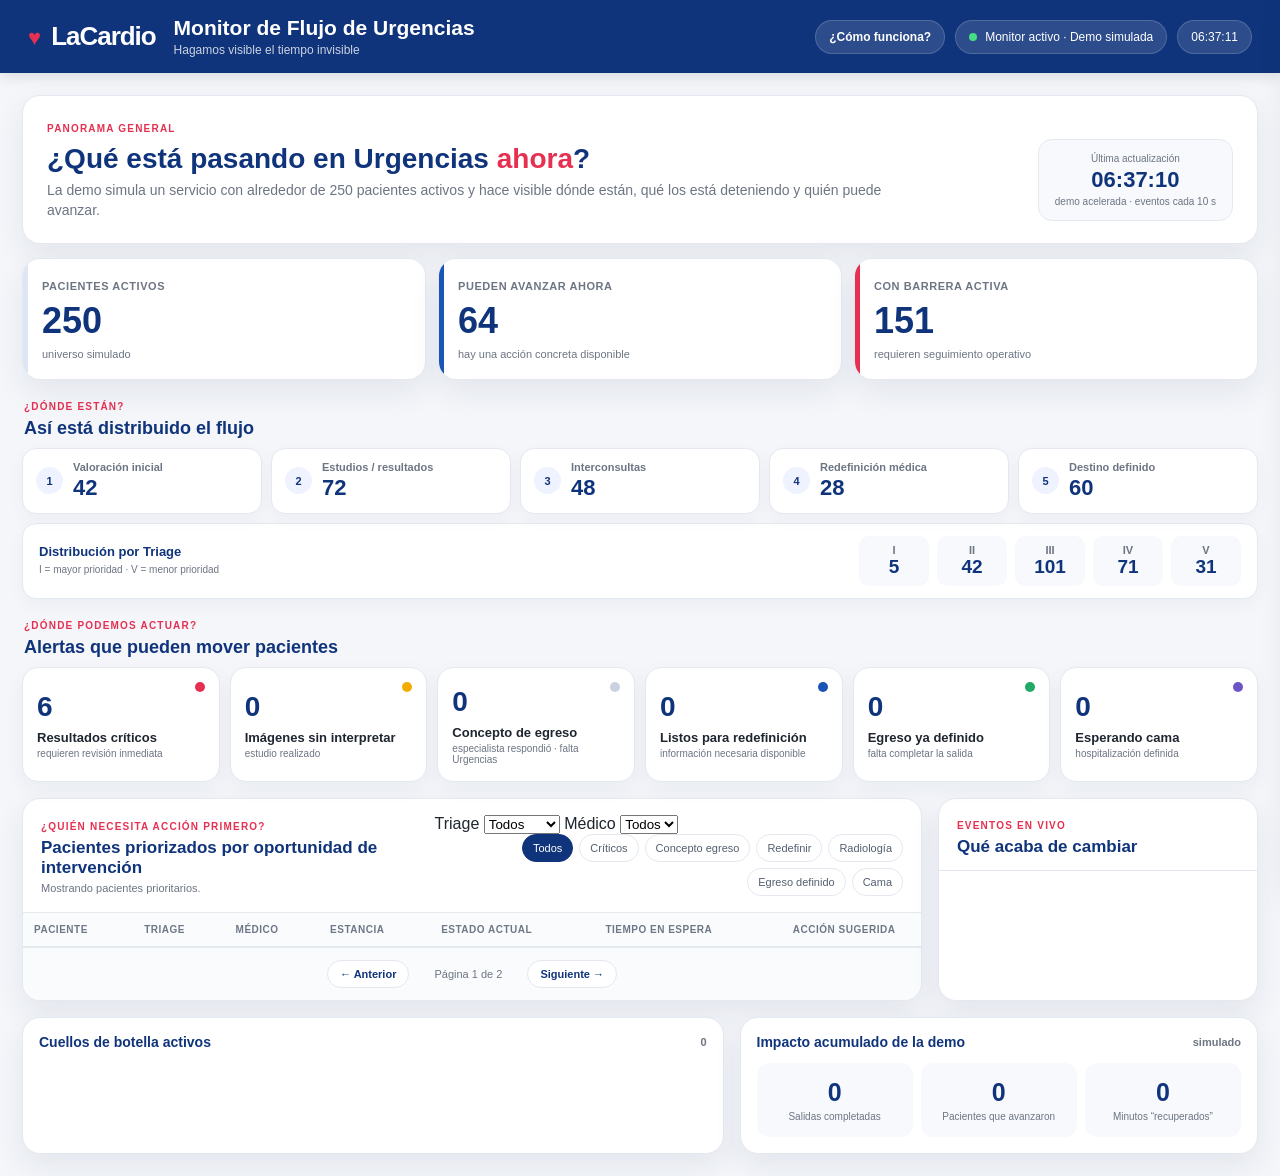
==== commit ad65ddd0: "Clarify triage filters, physician filters and discharge workflow" ====
--- a/index.html
+++ b/index.html
@@ -28,16 +28,16 @@
       <div>
         <span class="eyebrow">PANORAMA GENERAL</span>
         <h2>¿Qué está pasando en Urgencias <em>ahora</em>?</h2>
-        <p>La demo simula un servicio con alrededor de 250 pacientes activos y prioriza dónde existe una oportunidad concreta de acción.</p>
+        <p>La demo simula un servicio con alrededor de 250 pacientes activos y hace visible dónde están, qué los está deteniendo y quién puede avanzar.</p>
       </div>
       <div class="last-update">
         <span>Última actualización</span>
         <strong id="lastUpdate">--:--:--</strong>
-        <small>eventos simulados cada 10 s</small>
-      </div>
-    </section>
-
-    <section class="headline-kpis">
+        <small>demo acelerada · eventos cada 10 s</small>
+      </div>
+    </section>
+
+    <section class="headline-kpis compact-kpis">
       <article>
         <span>Pacientes activos</span>
         <strong id="kpiTotal">250</strong>
@@ -46,12 +46,12 @@
       <article class="accent-blue">
         <span>Pueden avanzar ahora</span>
         <strong id="kpiCanAdvance">0</strong>
-        <small>requieren una acción para mover el flujo</small>
+        <small>hay una acción concreta disponible</small>
       </article>
       <article class="accent-red">
-        <span>Tienen una barrera activa</span>
+        <span>Con barrera activa</span>
         <strong id="kpiBarrier">0</strong>
-        <small>espera, resultado, interconsulta, egreso o cama</small>
+        <small>requieren seguimiento operativo</small>
       </article>
     </section>
 
@@ -62,17 +62,18 @@
           <h3>Así está distribuido el flujo</h3>
         </div>
       </div>
+
       <div class="flow-overview">
-        <article><span>1</span><div><b>Esperando valoración</b><strong id="stageTriage">0</strong></div></article>
+        <article><span>1</span><div><b>Valoración inicial</b><strong id="stageTriage">0</strong></div></article>
         <article><span>2</span><div><b>Estudios / resultados</b><strong id="stageDiagnostics">0</strong></div></article>
         <article><span>3</span><div><b>Interconsultas</b><strong id="stageConsults">0</strong></div></article>
-        <article><span>4</span><div><b>Listos para redefinir</b><strong id="stageRedefinition">0</strong></div></article>
-        <article><span>5</span><div><b>Egreso / hospitalización</b><strong id="stageDestination">0</strong></div></article>
+        <article><span>4</span><div><b>Redefinición médica</b><strong id="stageRedefinition">0</strong></div></article>
+        <article><span>5</span><div><b>Destino definido</b><strong id="stageDestination">0</strong></div></article>
       </div>
 
       <div class="triage-strip">
         <div class="triage-title">
-          <span>Prioridad de atención</span>
+          <span>Distribución por Triage</span>
           <small>I = mayor prioridad · V = menor prioridad</small>
         </div>
         <div class="triage-items">
@@ -92,27 +93,33 @@
           <h3>Alertas que pueden mover pacientes</h3>
         </div>
       </div>
+
       <div class="action-grid">
         <button class="action-card critical-card" data-filter="critical">
           <span class="action-dot"></span><strong id="actCritical">0</strong>
-          <b>Resultados críticos</b><small>revisión inmediata</small>
-        </button>
-        <button class="action-card triage-card" data-filter="triage2">
-          <span class="action-dot"></span><strong id="actTriage2">0</strong>
-          <b>Triage II pendientes</b><small>valoración prioritaria</small>
-        </button>
+          <b>Resultados críticos</b><small>requieren revisión inmediata</small>
+        </button>
+
         <button class="action-card imaging-card" data-filter="imaging">
           <span class="action-dot"></span><strong id="actImaging">0</strong>
-          <b>Imágenes sin interpretar</b><small>pendiente radiología</small>
-        </button>
+          <b>Imágenes sin interpretar</b><small>estudio realizado</small>
+        </button>
+
+        <button class="action-card consult-card" data-filter="consult_discharge">
+          <span class="action-dot"></span><strong id="actConsultDischarge">0</strong>
+          <b>Concepto de egreso</b><small>especialista respondió · falta Urgencias</small>
+        </button>
+
         <button class="action-card ready-card" data-filter="ready">
           <span class="action-dot"></span><strong id="actReady">0</strong>
-          <b>Listos para redefinición</b><small>información completa</small>
-        </button>
+          <b>Listos para redefinición</b><small>información necesaria disponible</small>
+        </button>
+
         <button class="action-card discharge-card" data-filter="discharge">
           <span class="action-dot"></span><strong id="actDischarge">0</strong>
-          <b>Egresos en proceso</b><small>completar salida</small>
-        </button>
+          <b>Egreso ya definido</b><small>falta completar la salida</small>
+        </button>
+
         <button class="action-card hospital-card" data-filter="hospital">
           <span class="action-dot"></span><strong id="actHospital">0</strong>
           <b>Esperando cama</b><small>hospitalización definida</small>
@@ -122,28 +129,54 @@
 
     <section class="layout-main">
       <div class="panel table-panel">
-        <div class="panel-head">
+        <div class="panel-head table-head">
           <div>
             <span class="eyebrow">¿QUIÉN NECESITA ACCIÓN PRIMERO?</span>
             <h3>Pacientes priorizados por oportunidad de intervención</h3>
             <p id="visibleSummary" class="panel-subtitle">Mostrando pacientes prioritarios.</p>
           </div>
-          <div class="filters">
-            <button class="filter active" data-filter="all">Todos</button>
-            <button class="filter" data-filter="triage2">Triage II</button>
-            <button class="filter" data-filter="critical">Críticos</button>
-            <button class="filter" data-filter="ready">Redefinir</button>
-            <button class="filter" data-filter="imaging">Radiología</button>
-            <button class="filter" data-filter="discharge">Egreso</button>
-            <button class="filter" data-filter="hospital">Cama</button>
-          </div>
-        </div>
+
+          <div class="filter-area">
+            <div class="select-filters">
+              <label>
+                <span>Triage</span>
+                <select id="triageFilter">
+                  <option value="all">Todos</option>
+                  <option value="1">Triage I</option>
+                  <option value="2">Triage II</option>
+                  <option value="3">Triage III</option>
+                  <option value="4">Triage IV</option>
+                  <option value="5">Triage V</option>
+                </select>
+              </label>
+
+              <label>
+                <span>Médico</span>
+                <select id="doctorFilter">
+                  <option value="all">Todos</option>
+                </select>
+              </label>
+            </div>
+
+            <div class="filters">
+              <button class="filter active" data-filter="all">Todos</button>
+              <button class="filter" data-filter="critical">Críticos</button>
+              <button class="filter" data-filter="consult_discharge">Concepto egreso</button>
+              <button class="filter" data-filter="ready">Redefinir</button>
+              <button class="filter" data-filter="imaging">Radiología</button>
+              <button class="filter" data-filter="discharge">Egreso definido</button>
+              <button class="filter" data-filter="hospital">Cama</button>
+            </div>
+          </div>
+        </div>
+
         <div class="table-wrap">
           <table>
             <thead>
               <tr>
                 <th>Paciente</th>
                 <th>Triage</th>
+                <th>Médico</th>
                 <th>Estancia</th>
                 <th>Estado actual</th>
                 <th>Tiempo en espera</th>
@@ -153,6 +186,7 @@
             <tbody id="patientsBody"></tbody>
           </table>
         </div>
+
         <div class="pagination">
           <button id="prevPage">← Anterior</button>
           <span id="pageLabel">Página 1 de 2</span>
@@ -180,7 +214,7 @@
       <article class="panel mini-panel">
         <div class="mini-head"><span>Impacto acumulado de la demo</span><b>simulado</b></div>
         <div class="impact-grid">
-          <div><strong id="impactDischarges">0</strong><span>Egresos completados</span></div>
+          <div><strong id="impactDischarges">0</strong><span>Salidas completadas</span></div>
           <div><strong id="impactMoves">0</strong><span>Pacientes que avanzaron</span></div>
           <div><strong id="impactMinutes">0</strong><span>Minutos “recuperados”</span></div>
         </div>
@@ -202,7 +236,7 @@
       <div><span>Laboratorio</span><b id="drawerLab">—</b></div>
       <div><span>Imagen</span><b id="drawerImage">—</b></div>
       <div><span>Interconsulta</span><b id="drawerConsult">—</b></div>
-      <div><span>Conducta</span><b id="drawerConduct">—</b></div>
+      <div><span>Conducta Urgencias</span><b id="drawerConduct">—</b></div>
     </div>
 
     <div class="timeline" id="timeline"></div>
@@ -217,49 +251,52 @@
       <button class="architecture-close" id="architectureClose">×</button>
       <span class="eyebrow">¿CÓMO FUNCIONA?</span>
       <h3>Los datos actuales se convierten en señales para actuar</h3>
-      <p>La arquitectura es ilustrativa: muestra cómo los eventos de los sistemas fuente podrían alimentar una capa central de datos, reglas y alertas.</p>
-      <div class="architecture-canvas">
-        <div class="source-node servinte">
-          <b>Servinte</b>
-          <small>Admisión · atención · interconsultas · conducta</small>
-          <i class="data-pulse p1"></i>
-        </div>
-        <div class="source-node athenea">
-          <b>Athenea</b>
-          <small>Laboratorio · muestras · resultados</small>
-          <i class="data-pulse p2"></i>
-        </div>
-        <div class="source-node radiologia">
-          <b>Radiología</b>
-          <small>Solicitud · realización · interpretación</small>
-          <i class="data-pulse p3"></i>
-        </div>
-
-        <div class="connector c1"></div>
-        <div class="connector c2"></div>
-        <div class="connector c3"></div>
-
-        <div class="central-node">
+      <p>La lógica es sencilla: los sistemas que ya existen alimentan una capa central que organiza la historia del paciente y genera alertas.</p>
+
+      <div class="architecture-flow">
+        <div class="architecture-sources">
+          <div class="architecture-node source">
+            <span>SISTEMA 1</span>
+            <b>Servinte</b>
+            <small>Admisión · atención · interconsultas · conducta</small>
+          </div>
+          <div class="architecture-node source">
+            <span>SISTEMA 2</span>
+            <b>Athenea</b>
+            <small>Laboratorio · muestras · resultados</small>
+          </div>
+          <div class="architecture-node source">
+            <span>SISTEMA 3</span>
+            <b>Radiología</b>
+            <small>Solicitud · realización · interpretación</small>
+          </div>
+        </div>
+
+        <div class="flow-arrow"><i></i><span>integran eventos</span></div>
+
+        <div class="architecture-node fabric">
           <span>FABRIC</span>
-          <b>Integra la información</b>
-          <small>Línea de tiempo del paciente · actualización periódica</small>
-        </div>
-
-        <div class="connector central-link"></div>
-
-        <div class="rules-node">
-          <b>Detecta oportunidades de acción</b>
-          <small>¿Qué cambió? · ¿Quién puede avanzar? · ¿Qué requiere intervención?</small>
-        </div>
-
-        <div class="connector output-link"></div>
-
-        <div class="output-node">
+          <b>Organiza la línea de tiempo del paciente</b>
+          <small>Integra y actualiza la información operacional</small>
+        </div>
+
+        <div class="flow-arrow"><i></i><span>aplica reglas</span></div>
+
+        <div class="architecture-node rules">
+          <span>REGLAS</span>
+          <b>Detecta quién puede avanzar</b>
+          <small>Resultado listo · imagen interpretada · interconsulta respondida · destino pendiente</small>
+        </div>
+
+        <div class="flow-arrow"><i></i><span>genera alertas</span></div>
+
+        <div class="architecture-node monitor">
           <span>MONITOR</span>
           <b>Le dice al equipo dónde actuar</b>
-          <small>Alertas · priorización · gestión del flujo</small>
-        </div>
-      </div>
+          <small>Priorización · alertas · gestión del flujo</small>
+        </div>
+      </div>
+
       <div class="architecture-note">Demo ilustrativa. La arquitectura real se definiría con gobierno institucional, seguridad y los mecanismos de integración disponibles.</div>
     </div>
   </div>
--- a/styles.css
+++ b/styles.css
@@ -12,35 +12,60 @@
 .architecture-btn{cursor:pointer;font-weight:800;transition:.2s}.architecture-btn:hover{background:#fff;color:var(--blue)}
 .pulse{display:inline-block;width:8px;height:8px;background:#47dc86;border-radius:50%;margin-right:8px;box-shadow:0 0 0 0 rgba(71,220,134,.5);animation:pulse 1.8s infinite}
 @keyframes pulse{70%{box-shadow:0 0 0 9px rgba(71,220,134,0)}}
+
 .shell{max-width:1560px;margin:auto;padding:22px}
 .hero-strip{display:flex;justify-content:space-between;gap:20px;align-items:end;background:#fff;border:1px solid var(--line);border-radius:18px;padding:22px 24px;margin-bottom:14px;box-shadow:var(--shadow)}
 .eyebrow{font-size:10px;letter-spacing:.12em;font-weight:800;color:var(--red)}
-.hero-strip h2{margin:7px 0 5px;color:var(--blue);font-size:28px}.hero-strip h2 em{font-style:normal;color:var(--red)}.hero-strip p{margin:0;color:var(--muted);font-size:14px;max-width:820px;line-height:1.45}
-.sync-card{min-width:155px;background:var(--blue);color:#fff;border-radius:14px;padding:14px 18px;text-align:center}.sync-card span{font-size:11px;opacity:.78;display:block}.sync-card strong{font-size:24px;display:block;margin-top:3px}
-.flow-overview{display:grid;grid-template-columns:repeat(5,1fr);gap:9px;margin-bottom:14px}
-.flow-overview article{background:#fff;border:1px solid var(--line);border-radius:14px;padding:11px 12px;display:flex;gap:10px;align-items:center;box-shadow:0 6px 18px rgba(20,37,77,.04);position:relative;overflow:hidden}
-.flow-overview article:after{content:'';position:absolute;right:-18px;top:50%;width:36px;height:1px;background:var(--line)}
-.flow-overview article:last-child:after{display:none}
-.flow-overview article>span{width:25px;height:25px;border-radius:50%;display:grid;place-items:center;background:#eef3ff;color:var(--blue);font-size:11px;font-weight:900;flex:0 0 auto}
-.flow-overview b{display:block;font-size:11px;color:var(--muted);font-weight:700}.flow-overview strong{display:block;font-size:21px;color:var(--blue);margin-top:2px}
-.kpis{display:grid;grid-template-columns:repeat(6,1fr);gap:12px}
-.kpi{background:#fff;border:1px solid var(--line);border-radius:16px;padding:14px 15px;box-shadow:var(--shadow);min-height:112px;position:relative;overflow:hidden}
-.kpi:before{content:'';position:absolute;left:0;top:0;bottom:0;width:3px;background:#dfe6f3}
-.kpi span{font-size:11px;color:var(--muted);text-transform:uppercase;letter-spacing:.04em;font-weight:800}.kpi strong{display:block;font-size:29px;color:var(--text);margin:7px 0 2px}.kpi small{color:var(--muted);font-size:11px}.red{color:var(--red)!important}.blue{color:var(--blue2)!important}.green{color:var(--green)!important}.amber{color:var(--amber)!important}.violet{color:var(--violet)!important}
+.hero-strip h2{margin:7px 0 5px;color:var(--blue);font-size:28px}.hero-strip h2 em{font-style:normal;color:var(--red)}.hero-strip p{margin:0;color:var(--muted);font-size:14px;max-width:850px;line-height:1.45}
+.last-update{min-width:175px;background:var(--soft);border:1px solid var(--line);border-radius:14px;padding:13px 16px;text-align:center}.last-update span,.last-update small{display:block;color:var(--muted);font-size:10px}.last-update strong{display:block;color:var(--blue);font-size:22px;margin:3px 0}
+
+.headline-kpis{display:grid;grid-template-columns:repeat(3,1fr);gap:12px;margin-bottom:14px}
+.headline-kpis article{background:#fff;border:1px solid var(--line);border-radius:18px;padding:17px 19px;box-shadow:var(--shadow);position:relative;overflow:hidden}
+.headline-kpis article:before{content:'';position:absolute;left:0;top:0;bottom:0;width:5px;background:#dfe6f3}.headline-kpis .accent-blue:before{background:var(--blue2)}.headline-kpis .accent-red:before{background:var(--red)}
+.headline-kpis span{font-size:11px;text-transform:uppercase;letter-spacing:.05em;color:var(--muted);font-weight:800}.headline-kpis strong{display:block;font-size:36px;color:var(--blue);margin:6px 0 2px}.headline-kpis small{color:var(--muted);font-size:11px}
+
+.section-block{margin-top:16px}.section-title{display:flex;align-items:end;justify-content:space-between;margin:0 2px 9px}.section-title h3{margin:4px 0 0;color:var(--blue);font-size:18px}
+.flow-overview{display:grid;grid-template-columns:repeat(5,1fr);gap:9px}
+.flow-overview article{background:#fff;border:1px solid var(--line);border-radius:14px;padding:12px 13px;display:flex;gap:10px;align-items:center;box-shadow:0 6px 18px rgba(20,37,77,.04);position:relative}
+.flow-overview article>span{width:27px;height:27px;border-radius:50%;display:grid;place-items:center;background:#eef3ff;color:var(--blue);font-size:11px;font-weight:900;flex:0 0 auto}
+.flow-overview b{display:block;font-size:11px;color:var(--muted);font-weight:700}.flow-overview strong{display:block;font-size:22px;color:var(--blue);margin-top:2px}
+.triage-strip{margin-top:9px;background:#fff;border:1px solid var(--line);border-radius:14px;padding:12px 16px;display:flex;justify-content:space-between;align-items:center;gap:16px;box-shadow:0 6px 18px rgba(20,37,77,.04)}
+.triage-title span{display:block;color:var(--blue);font-size:13px;font-weight:800}.triage-title small{font-size:10px;color:var(--muted)}
+.triage-items{display:grid;grid-template-columns:repeat(5,70px);gap:8px}.triage-items div{background:var(--soft);border-radius:10px;padding:8px 10px;text-align:center}.triage-items b{font-size:11px;color:var(--muted);display:block}.triage-items strong{font-size:19px;color:var(--blue)}
+
+.action-grid{display:grid;grid-template-columns:repeat(6,1fr);gap:10px}
+.action-card{border:1px solid var(--line);background:#fff;border-radius:16px;padding:14px;text-align:left;cursor:pointer;box-shadow:0 7px 20px rgba(20,37,77,.05);transition:.22s;position:relative;min-height:115px}
+.action-card:hover{transform:translateY(-2px);box-shadow:0 12px 28px rgba(20,37,77,.1)}
+.action-card .action-dot{position:absolute;right:14px;top:14px;width:10px;height:10px;border-radius:50%;background:#cbd2df}
+.action-card strong{display:block;font-size:28px;color:var(--blue);margin:2px 0 7px}.action-card b{display:block;font-size:13px;color:var(--text)}.action-card small{display:block;font-size:10px;color:var(--muted);margin-top:3px}
+.critical-card .action-dot{background:var(--red)}.triage-card .action-dot{background:#d24f75}.imaging-card .action-dot{background:var(--amber)}.ready-card .action-dot{background:var(--blue2)}.discharge-card .action-dot{background:var(--green)}.hospital-card .action-dot{background:var(--violet)}
+
 .layout-main{display:grid;grid-template-columns:minmax(0,2.35fr) minmax(320px,.8fr);gap:16px;margin-top:16px}
-.panel{background:#fff;border:1px solid var(--line);border-radius:18px;box-shadow:var(--shadow);overflow:hidden}.panel-head{padding:16px 18px;border-bottom:1px solid var(--line);display:flex;align-items:center;justify-content:space-between;gap:12px}.panel-head.compact{padding-bottom:13px}.panel-head h3{font-size:17px;margin:4px 0 0;color:var(--blue)}.panel-subtitle{margin:4px 0 0;font-size:11px;color:var(--muted)}
-.filters{display:flex;gap:6px;flex-wrap:wrap}.filter{border:1px solid var(--line);background:#fff;padding:7px 10px;border-radius:999px;font-size:11px;color:#536071;cursor:pointer}.filter.active{background:var(--blue);color:#fff;border-color:var(--blue)}
-.table-wrap{overflow:auto;max-height:560px}table{width:100%;border-collapse:collapse;min-width:1030px}th{position:sticky;top:0;background:#fafbfc;color:#6e7787;font-size:10px;text-transform:uppercase;letter-spacing:.05em;text-align:left;padding:11px;border-bottom:1px solid var(--line);z-index:2}td{padding:11px;border-bottom:1px solid var(--line);font-size:12px;vertical-align:middle}tr{cursor:pointer;transition:.22s}tr:hover{background:#fafcff}.patient-name{font-weight:800;color:var(--blue)}.sub{display:block;font-size:10px;color:var(--muted);margin-top:3px}
-.tag{display:inline-flex;align-items:center;max-width:190px;padding:5px 8px;border-radius:999px;font-size:10px;font-weight:800;white-space:nowrap}.tag.ok{background:#eaf8f2;color:#0a7d55}.tag.warn{background:#fff5d8;color:#986700}.tag.danger{background:#fdebee;color:#b91c3d}.tag.info{background:#eaf1ff;color:#1b4ca5}.tag.gray{background:#f0f2f5;color:#6a7380}.tag.triage{background:#fff0f3;color:#c11f43}
+.panel{background:#fff;border:1px solid var(--line);border-radius:18px;box-shadow:var(--shadow);overflow:hidden}
+.panel-head{padding:16px 18px;border-bottom:1px solid var(--line);display:flex;align-items:center;justify-content:space-between;gap:12px}.panel-head.compact{padding-bottom:13px}.panel-head h3{font-size:17px;margin:4px 0 0;color:var(--blue)}.panel-subtitle{margin:4px 0 0;font-size:11px;color:var(--muted)}
+.filters{display:flex;gap:6px;flex-wrap:wrap;justify-content:flex-end}.filter{border:1px solid var(--line);background:#fff;padding:7px 10px;border-radius:999px;font-size:11px;color:#536071;cursor:pointer}.filter.active{background:var(--blue);color:#fff;border-color:var(--blue)}
+.table-wrap{overflow:auto;max-height:590px}table{width:100%;border-collapse:collapse;min-width:940px}th{position:sticky;top:0;background:#fafbfc;color:#6e7787;font-size:10px;text-transform:uppercase;letter-spacing:.05em;text-align:left;padding:11px;border-bottom:1px solid var(--line);z-index:2}td{padding:11px;border-bottom:1px solid var(--line);font-size:12px;vertical-align:middle}tr{cursor:pointer;transition:.22s}tr:hover{background:#fafcff}.patient-name{font-weight:800;color:var(--blue)}.sub{display:block;font-size:10px;color:var(--muted);margin-top:3px}
+.triage-badge{display:inline-grid;place-items:center;width:26px;height:26px;border-radius:50%;font-size:11px;font-weight:900}.t1{background:#fee8eb;color:#b91536}.t2{background:#fff0f3;color:#bf2d55}.t3{background:#fff5d8;color:#906500}.t4{background:#e9f4ff;color:#1f5d9e}.t5{background:#edf7ef;color:#2f7b49}
+.state-title{font-weight:800;color:var(--blue);display:block}.state-sub{font-size:10px;color:var(--muted);display:block;margin-top:3px}
+.wait-chip{display:inline-flex;padding:5px 8px;border-radius:999px;background:#f3f5f8;color:#5e6775;font-size:10px;font-weight:800}.wait-chip.hot{background:#fdebee;color:#b91c3d}.wait-chip.warn{background:#fff5d8;color:#986700}
+.action-link{color:var(--blue);font-weight:800;font-size:11px}
 .flash{animation:flash 1.6s ease}@keyframes flash{0%,100%{background:transparent}35%{background:#fff0ba}}
 .row-rise{animation:riseGlow 1.8s ease}@keyframes riseGlow{0%{box-shadow:inset 5px 0 0 #3eb873;background:#eaf8f2}100%{box-shadow:inset 0 0 0 transparent;background:transparent}}
-.alerts-list{max-height:560px;overflow:auto}.alert{padding:13px 15px;border-bottom:1px solid var(--line);display:grid;grid-template-columns:34px 1fr;gap:11px;align-items:start;cursor:pointer}.alert:last-child{border-bottom:0}.alert-icon{width:34px;height:34px;border-radius:10px;display:grid;place-items:center;font-size:12px;font-weight:900}.alert-icon.danger{background:#fdebee;color:#b91c3d}.alert-icon.warn{background:#fff5d8;color:#986700}.alert-icon.info{background:#eaf1ff;color:#1b4ca5}.alert-icon.ok{background:#eaf8f2;color:#0a7d55}.alert-icon.triage{background:#fff0f3;color:#c11f43}.alert strong{font-size:12px;color:var(--blue);display:block}.alert p{margin:4px 0 0;color:var(--muted);font-size:11px;line-height:1.35}
-.bottom-grid{display:grid;grid-template-columns:1fr 1.15fr 1fr;gap:16px;margin-top:16px}.mini-panel{padding:16px}.mini-head{display:flex;justify-content:space-between;gap:10px;align-items:center;margin-bottom:13px}.mini-head span{font-size:14px;font-weight:800;color:var(--blue)}.mini-head b{font-size:11px;color:var(--muted)}.live-badge{background:#e9f8ef;color:#118252!important;border-radius:999px;padding:5px 8px}
-.brow{display:grid;grid-template-columns:130px 1fr 30px;align-items:center;gap:8px;margin:10px 0;font-size:11px}.bar{height:8px;border-radius:999px;background:#edf0f5;overflow:hidden}.bar i{display:block;height:100%;background:linear-gradient(90deg,var(--blue2),#6593ef);border-radius:999px;transition:width .5s ease}.event-feed{max-height:220px;overflow:hidden}.event-item{display:grid;grid-template-columns:54px 1fr;gap:9px;padding:8px 0;border-bottom:1px dashed var(--line);font-size:11px}.event-item time{color:var(--muted)}.event-item b{color:var(--blue)}.impact-grid{display:grid;grid-template-columns:repeat(3,1fr);gap:8px}.impact-grid div{background:var(--soft);border-radius:12px;padding:15px 9px;text-align:center}.impact-grid strong{display:block;color:var(--blue);font-size:25px}.impact-grid span{font-size:10px;color:var(--muted);display:block;margin-top:4px}
+
+.pagination{display:flex;justify-content:center;align-items:center;gap:14px;padding:12px;border-top:1px solid var(--line);background:#fafbfc}.pagination button{border:1px solid var(--line);background:#fff;border-radius:999px;padding:7px 12px;font-size:11px;color:var(--blue);cursor:pointer;font-weight:800}.pagination button:disabled{opacity:.35;cursor:not-allowed}.pagination span{font-size:11px;color:var(--muted);min-width:90px;text-align:center}
+
+.event-feed{max-height:590px;overflow:auto}.event-feed.large{padding:0 14px}.event-item{display:grid;grid-template-columns:54px 1fr;gap:9px;padding:10px 0;border-bottom:1px dashed var(--line);font-size:11px}.event-item time{color:var(--muted)}.event-item b{color:var(--blue)}.event-item span{display:block;color:var(--muted);margin-top:2px}
+
+.bottom-grid{display:grid;grid-template-columns:1.15fr .85fr;gap:16px;margin-top:16px}.mini-panel{padding:16px}.mini-head{display:flex;justify-content:space-between;gap:10px;align-items:center;margin-bottom:13px}.mini-head span{font-size:14px;font-weight:800;color:var(--blue)}.mini-head b{font-size:11px;color:var(--muted)}
+.brow{display:grid;grid-template-columns:130px 1fr 30px;align-items:center;gap:8px;margin:10px 0;font-size:11px}.bar{height:8px;border-radius:999px;background:#edf0f5;overflow:hidden}.bar i{display:block;height:100%;background:linear-gradient(90deg,var(--blue2),#6593ef);border-radius:999px;transition:width .5s ease}
+.impact-grid{display:grid;grid-template-columns:repeat(3,1fr);gap:8px}.impact-grid div{background:var(--soft);border-radius:12px;padding:15px 9px;text-align:center}.impact-grid strong{display:block;color:var(--blue);font-size:25px}.impact-grid span{font-size:10px;color:var(--muted);display:block;margin-top:4px}
+
 .toast{position:fixed;right:24px;bottom:24px;background:#fff;border:1px solid var(--line);box-shadow:0 14px 40px rgba(0,0,0,.16);border-radius:14px;padding:14px 16px;max-width:380px;transform:translateY(130px);opacity:0;transition:.35s;z-index:120}.toast.show{transform:translateY(0);opacity:1}.toast strong{color:var(--blue);display:block;font-size:13px}.toast span{display:block;color:var(--muted);font-size:11px;margin-top:4px}
-.drawer{position:fixed;top:0;right:-460px;width:430px;max-width:94vw;height:100vh;background:#fff;box-shadow:-12px 0 34px rgba(0,0,0,.2);z-index:100;transition:.3s;overflow:auto;padding:24px}.drawer.open{right:0}.drawer-close{position:absolute;right:18px;top:14px;border:0;background:transparent;font-size:30px;cursor:pointer;color:var(--muted)}.drawer-top{padding-top:18px;border-bottom:1px solid var(--line);padding-bottom:18px}.drawer-top h3{color:var(--blue);font-size:24px;margin:6px 0}.drawer-top p{color:var(--muted);margin:0;font-size:13px}.timeline{border-left:2px solid #dbe2ef;margin:22px 0 22px 7px;padding-left:19px}.tl-event{position:relative;margin-bottom:20px}.tl-event:before{content:'';position:absolute;left:-26px;top:3px;width:10px;height:10px;border-radius:50%;background:var(--blue2);border:3px solid #eaf1ff}.tl-event strong{font-size:12px;color:var(--blue)}.tl-event span{display:block;color:var(--muted);font-size:11px;margin-top:3px}.next-action{background:#f1f5ff;border-radius:14px;padding:16px}.next-action span{font-size:10px;text-transform:uppercase;color:var(--muted);font-weight:800}.next-action strong{display:block;color:var(--blue);margin-top:6px;font-size:14px}
+.drawer{position:fixed;top:0;right:-460px;width:430px;max-width:94vw;height:100vh;background:#fff;box-shadow:-12px 0 34px rgba(0,0,0,.2);z-index:100;transition:.3s;overflow:auto;padding:24px}.drawer.open{right:0}.drawer-close{position:absolute;right:18px;top:14px;border:0;background:transparent;font-size:30px;cursor:pointer;color:var(--muted)}.drawer-top{padding-top:18px;border-bottom:1px solid var(--line);padding-bottom:18px}.drawer-top h3{color:var(--blue);font-size:24px;margin:6px 0}.drawer-top p{color:var(--muted);margin:0;font-size:13px}
+.patient-status-grid{display:grid;grid-template-columns:1fr 1fr;gap:8px;margin:18px 0}.patient-status-grid div{background:var(--soft);border-radius:11px;padding:10px}.patient-status-grid span{display:block;font-size:9px;color:var(--muted);text-transform:uppercase;letter-spacing:.05em}.patient-status-grid b{display:block;color:var(--blue);font-size:12px;margin-top:4px}
+.timeline{border-left:2px solid #dbe2ef;margin:22px 0 22px 7px;padding-left:19px}.tl-event{position:relative;margin-bottom:20px}.tl-event:before{content:'';position:absolute;left:-26px;top:3px;width:10px;height:10px;border-radius:50%;background:var(--blue2);border:3px solid #eaf1ff}.tl-event strong{font-size:12px;color:var(--blue)}.tl-event span{display:block;color:var(--muted);font-size:11px;margin-top:3px}.next-action{background:#f1f5ff;border-radius:14px;padding:16px}.next-action span{font-size:10px;text-transform:uppercase;color:var(--muted);font-weight:800}.next-action strong{display:block;color:var(--blue);margin-top:6px;font-size:14px}
 
-/* architecture modal */
+/* Arquitectura */
 .architecture-modal{position:fixed;inset:0;background:rgba(9,25,62,.72);display:none;align-items:center;justify-content:center;padding:22px;z-index:110;backdrop-filter:blur(5px)}.architecture-modal.open{display:flex}
 .architecture-card{width:min(1080px,96vw);background:#fff;border-radius:22px;padding:28px;box-shadow:0 30px 80px rgba(0,0,0,.28);position:relative}.architecture-close{position:absolute;right:20px;top:14px;border:0;background:transparent;font-size:30px;color:var(--muted);cursor:pointer}.architecture-card h3{font-size:28px;color:var(--blue);margin:6px 0 6px}.architecture-card>p{color:var(--muted);margin:0 0 20px}
 .architecture-canvas{position:relative;min-height:430px;background:linear-gradient(180deg,#f8faff,#f3f6fb);border:1px solid var(--line);border-radius:18px;overflow:hidden}
@@ -50,6 +75,6 @@
 .data-pulse{position:absolute;width:9px;height:9px;border-radius:50%;background:var(--red);right:-5px;top:50%;box-shadow:0 0 0 0 rgba(230,48,82,.45);animation:nodePulse 1.7s infinite}@keyframes nodePulse{70%{box-shadow:0 0 0 10px rgba(230,48,82,0)}}.p2{animation-delay:.5s}.p3{animation-delay:1s}
 .architecture-note{font-size:11px;color:var(--muted);margin-top:12px;padding:10px 12px;border-radius:10px;background:#f8f9fb}
 
-@media(max-width:1180px){.kpis{grid-template-columns:repeat(3,1fr)}.layout-main{grid-template-columns:1fr}.bottom-grid{grid-template-columns:1fr 1fr}.alerts-panel{order:-1}.flow-overview{grid-template-columns:repeat(3,1fr)}}
-@media(max-width:820px){.architecture-canvas{min-height:720px}.servinte,.athenea,.radiologia{left:20px;width:calc(100% - 40px)}.servinte{top:25px}.athenea{top:125px}.radiologia{top:225px}.central-node{left:20px;top:340px;width:calc(100% - 40px)}.rules-node{left:20px;top:455px;width:calc(100% - 40px)}.output-node{left:20px;top:570px;width:calc(100% - 40px)}.connector{display:none}}
-@media(max-width:720px){.topbar{padding:13px 14px}.brand-mark{font-size:20px}.brand-copy h1{font-size:15px}.brand-copy p{display:none}.clock{display:none}.architecture-btn{padding:8px 10px}.shell{padding:10px}.hero-strip{align-items:stretch;flex-direction:column}.sync-card{width:100%}.kpis{grid-template-columns:1fr 1fr}.bottom-grid{grid-template-columns:1fr}.filters{display:none}.hero-strip h2{font-size:22px}.flow-overview{grid-template-columns:1fr 1fr}.architecture-card{padding:20px 14px}}
+@media(max-width:1240px){.action-grid{grid-template-columns:repeat(3,1fr)}.layout-main{grid-template-columns:1fr}.alerts-panel{order:-1}.flow-overview{grid-template-columns:repeat(3,1fr)}}
+@media(max-width:900px){.headline-kpis{grid-template-columns:1fr}.triage-strip{align-items:flex-start;flex-direction:column}.triage-items{grid-template-columns:repeat(5,1fr);width:100%}.bottom-grid{grid-template-columns:1fr}.architecture-canvas{min-height:720px}.servinte,.athenea,.radiologia{left:20px;width:calc(100% - 40px)}.servinte{top:25px}.athenea{top:125px}.radiologia{top:225px}.central-node{left:20px;top:340px;width:calc(100% - 40px)}.rules-node{left:20px;top:455px;width:calc(100% - 40px)}.output-node{left:20px;top:570px;width:calc(100% - 40px)}.connector{display:none}}
+@media(max-width:720px){.topbar{padding:13px 14px}.brand-mark{font-size:20px}.brand-copy h1{font-size:15px}.brand-copy p{display:none}.clock{display:none}.architecture-btn{padding:8px 10px}.shell{padding:10px}.hero-strip{align-items:stretch;flex-direction:column}.last-update{width:100%}.action-grid{grid-template-columns:1fr 1fr}.filters{display:none}.hero-strip h2{font-size:22px}.flow-overview{grid-template-columns:1fr 1fr}.architecture-card{padding:20px 14px}.triage-items{grid-template-columns:repeat(5,1fr)}}
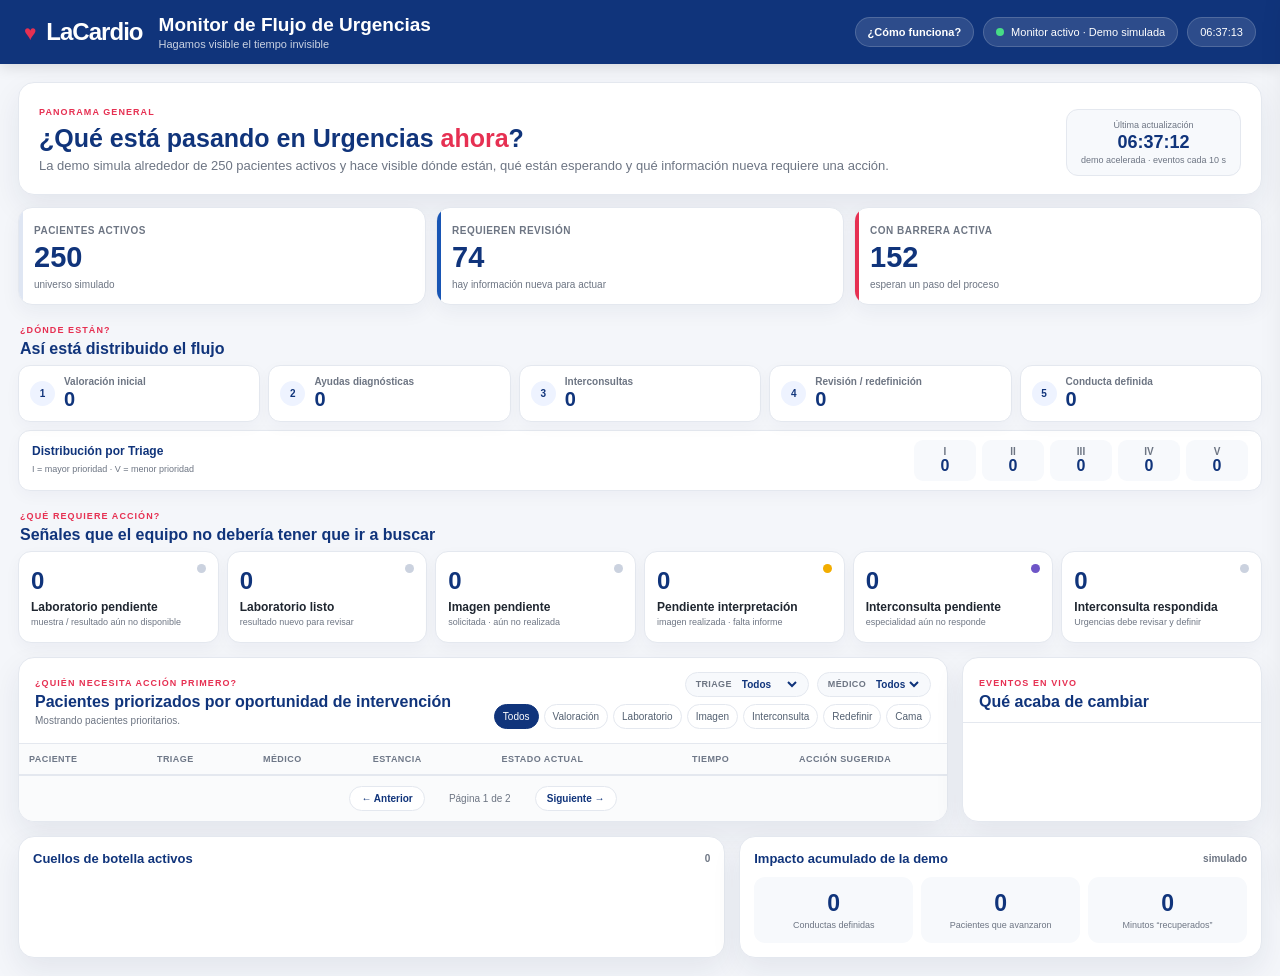
==== commit b0ba3379: "Final monitor concept with varied clinical workflow states" ====
--- a/index.html
+++ b/index.html
@@ -28,7 +28,7 @@
       <div>
         <span class="eyebrow">PANORAMA GENERAL</span>
         <h2>¿Qué está pasando en Urgencias <em>ahora</em>?</h2>
-        <p>La demo simula un servicio con alrededor de 250 pacientes activos y hace visible dónde están, qué los está deteniendo y quién puede avanzar.</p>
+        <p>La demo simula alrededor de 250 pacientes activos y hace visible dónde están, qué están esperando y qué información nueva requiere una acción.</p>
       </div>
       <div class="last-update">
         <span>Última actualización</span>
@@ -44,14 +44,14 @@
         <small>universo simulado</small>
       </article>
       <article class="accent-blue">
-        <span>Pueden avanzar ahora</span>
+        <span>Requieren revisión</span>
         <strong id="kpiCanAdvance">0</strong>
-        <small>hay una acción concreta disponible</small>
+        <small>hay información nueva para actuar</small>
       </article>
       <article class="accent-red">
         <span>Con barrera activa</span>
         <strong id="kpiBarrier">0</strong>
-        <small>requieren seguimiento operativo</small>
+        <small>esperan un paso del proceso</small>
       </article>
     </section>
 
@@ -64,11 +64,11 @@
       </div>
 
       <div class="flow-overview">
-        <article><span>1</span><div><b>Valoración inicial</b><strong id="stageTriage">0</strong></div></article>
-        <article><span>2</span><div><b>Estudios / resultados</b><strong id="stageDiagnostics">0</strong></div></article>
+        <article><span>1</span><div><b>Valoración inicial</b><strong id="stageAssessment">0</strong></div></article>
+        <article><span>2</span><div><b>Ayudas diagnósticas</b><strong id="stageDiagnostics">0</strong></div></article>
         <article><span>3</span><div><b>Interconsultas</b><strong id="stageConsults">0</strong></div></article>
-        <article><span>4</span><div><b>Redefinición médica</b><strong id="stageRedefinition">0</strong></div></article>
-        <article><span>5</span><div><b>Destino definido</b><strong id="stageDestination">0</strong></div></article>
+        <article><span>4</span><div><b>Revisión / redefinición</b><strong id="stageRedefinition">0</strong></div></article>
+        <article><span>5</span><div><b>Conducta definida</b><strong id="stageDestination">0</strong></div></article>
       </div>
 
       <div class="triage-strip">
@@ -89,40 +89,40 @@
     <section class="section-block">
       <div class="section-title">
         <div>
-          <span class="eyebrow">¿DÓNDE PODEMOS ACTUAR?</span>
-          <h3>Alertas que pueden mover pacientes</h3>
+          <span class="eyebrow">¿QUÉ REQUIERE ACCIÓN?</span>
+          <h3>Señales que el equipo no debería tener que ir a buscar</h3>
         </div>
       </div>
 
       <div class="action-grid">
-        <button class="action-card critical-card" data-filter="critical">
-          <span class="action-dot"></span><strong id="actCritical">0</strong>
-          <b>Resultados críticos</b><small>requieren revisión inmediata</small>
-        </button>
-
-        <button class="action-card imaging-card" data-filter="imaging">
-          <span class="action-dot"></span><strong id="actImaging">0</strong>
-          <b>Imágenes sin interpretar</b><small>estudio realizado</small>
-        </button>
-
-        <button class="action-card consult-card" data-filter="consult_discharge">
-          <span class="action-dot"></span><strong id="actConsultDischarge">0</strong>
-          <b>Concepto de egreso</b><small>especialista respondió · falta Urgencias</small>
-        </button>
-
-        <button class="action-card ready-card" data-filter="ready">
-          <span class="action-dot"></span><strong id="actReady">0</strong>
-          <b>Listos para redefinición</b><small>información necesaria disponible</small>
-        </button>
-
-        <button class="action-card discharge-card" data-filter="discharge">
-          <span class="action-dot"></span><strong id="actDischarge">0</strong>
-          <b>Egreso ya definido</b><small>falta completar la salida</small>
-        </button>
-
-        <button class="action-card hospital-card" data-filter="hospital">
-          <span class="action-dot"></span><strong id="actHospital">0</strong>
-          <b>Esperando cama</b><small>hospitalización definida</small>
+        <button class="action-card lab-pending-card" data-filter="lab_pending">
+          <span class="action-dot"></span><strong id="actLabPending">0</strong>
+          <b>Laboratorio pendiente</b><small>muestra / resultado aún no disponible</small>
+        </button>
+
+        <button class="action-card lab-ready-card" data-filter="lab_ready">
+          <span class="action-dot"></span><strong id="actLabReady">0</strong>
+          <b>Laboratorio listo</b><small>resultado nuevo para revisar</small>
+        </button>
+
+        <button class="action-card image-pending-card" data-filter="image_pending">
+          <span class="action-dot"></span><strong id="actImagePending">0</strong>
+          <b>Imagen pendiente</b><small>solicitada · aún no realizada</small>
+        </button>
+
+        <button class="action-card imaging-card" data-filter="image_interpretation">
+          <span class="action-dot"></span><strong id="actImageInterpretation">0</strong>
+          <b>Pendiente interpretación</b><small>imagen realizada · falta informe</small>
+        </button>
+
+        <button class="action-card consult-card" data-filter="consult_pending">
+          <span class="action-dot"></span><strong id="actConsultPending">0</strong>
+          <b>Interconsulta pendiente</b><small>especialidad aún no responde</small>
+        </button>
+
+        <button class="action-card consult-answered-card" data-filter="consult_answered">
+          <span class="action-dot"></span><strong id="actConsultAnswered">0</strong>
+          <b>Interconsulta respondida</b><small>Urgencias debe revisar y definir</small>
         </button>
       </div>
     </section>
@@ -160,12 +160,12 @@
 
             <div class="filters">
               <button class="filter active" data-filter="all">Todos</button>
-              <button class="filter" data-filter="critical">Críticos</button>
-              <button class="filter" data-filter="consult_discharge">Concepto egreso</button>
-              <button class="filter" data-filter="ready">Redefinir</button>
-              <button class="filter" data-filter="imaging">Radiología</button>
-              <button class="filter" data-filter="discharge">Egreso definido</button>
-              <button class="filter" data-filter="hospital">Cama</button>
+              <button class="filter" data-filter="assessment">Valoración</button>
+              <button class="filter" data-filter="lab">Laboratorio</button>
+              <button class="filter" data-filter="image">Imagen</button>
+              <button class="filter" data-filter="consult">Interconsulta</button>
+              <button class="filter" data-filter="redefine">Redefinir</button>
+              <button class="filter" data-filter="bed_wait">Cama</button>
             </div>
           </div>
         </div>
@@ -179,7 +179,7 @@
                 <th>Médico</th>
                 <th>Estancia</th>
                 <th>Estado actual</th>
-                <th>Tiempo en espera</th>
+                <th>Tiempo</th>
                 <th>Acción sugerida</th>
               </tr>
             </thead>
@@ -214,7 +214,7 @@
       <article class="panel mini-panel">
         <div class="mini-head"><span>Impacto acumulado de la demo</span><b>simulado</b></div>
         <div class="impact-grid">
-          <div><strong id="impactDischarges">0</strong><span>Salidas completadas</span></div>
+          <div><strong id="impactResolved">0</strong><span>Conductas definidas</span></div>
           <div><strong id="impactMoves">0</strong><span>Pacientes que avanzaron</span></div>
           <div><strong id="impactMinutes">0</strong><span>Minutos “recuperados”</span></div>
         </div>
@@ -240,6 +240,7 @@
     </div>
 
     <div class="timeline" id="timeline"></div>
+
     <div class="next-action">
       <span>Siguiente acción sugerida</span>
       <strong id="drawerAction"></strong>
@@ -256,18 +257,15 @@
       <div class="architecture-flow">
         <div class="architecture-sources">
           <div class="architecture-node source">
-            <span>SISTEMA 1</span>
-            <b>Servinte</b>
+            <span>SISTEMA 1</span><b>Servinte</b>
             <small>Admisión · atención · interconsultas · conducta</small>
           </div>
           <div class="architecture-node source">
-            <span>SISTEMA 2</span>
-            <b>Athenea</b>
+            <span>SISTEMA 2</span><b>Athenea</b>
             <small>Laboratorio · muestras · resultados</small>
           </div>
           <div class="architecture-node source">
-            <span>SISTEMA 3</span>
-            <b>Radiología</b>
+            <span>SISTEMA 3</span><b>Radiología</b>
             <small>Solicitud · realización · interpretación</small>
           </div>
         </div>
@@ -275,24 +273,21 @@
         <div class="flow-arrow"><i></i><span>integran eventos</span></div>
 
         <div class="architecture-node fabric">
-          <span>FABRIC</span>
-          <b>Organiza la línea de tiempo del paciente</b>
-          <small>Integra y actualiza la información operacional</small>
+          <span>FABRIC</span><b>Organiza la línea de tiempo</b>
+          <small>Integra y actualiza los eventos del paciente</small>
         </div>
 
         <div class="flow-arrow"><i></i><span>aplica reglas</span></div>
 
         <div class="architecture-node rules">
-          <span>REGLAS</span>
-          <b>Detecta quién puede avanzar</b>
-          <small>Resultado listo · imagen interpretada · interconsulta respondida · destino pendiente</small>
+          <span>REGLAS</span><b>Detecta cambios que requieren acción</b>
+          <small>Resultado listo · imagen realizada · interconsulta respondida · paciente listo para redefinir</small>
         </div>
 
         <div class="flow-arrow"><i></i><span>genera alertas</span></div>
 
         <div class="architecture-node monitor">
-          <span>MONITOR</span>
-          <b>Le dice al equipo dónde actuar</b>
+          <span>MONITOR</span><b>Le dice al equipo dónde actuar</b>
           <small>Priorización · alertas · gestión del flujo</small>
         </div>
       </div>
--- a/styles.css
+++ b/styles.css
@@ -5,76 +5,118 @@
 }
 *{box-sizing:border-box}
 body{margin:0;font-family:Inter,Segoe UI,Arial,sans-serif;background:var(--bg);color:var(--text)}
-button{font:inherit}
-.topbar{background:var(--blue);color:#fff;padding:16px 28px;display:flex;align-items:center;justify-content:space-between;gap:18px;position:sticky;top:0;z-index:50;box-shadow:0 3px 14px rgba(0,0,0,.12)}
-.brand{display:flex;align-items:center;gap:18px}.brand-mark{font-size:26px;font-weight:800;letter-spacing:-.04em;white-space:nowrap}.brand-mark span{color:var(--red);font-size:22px;margin-right:5px}.brand-copy h1{margin:0;font-size:21px}.brand-copy p{margin:3px 0 0;font-size:12px;opacity:.78}.top-actions{display:flex;gap:10px;align-items:center}
-.live,.clock,.architecture-btn{background:rgba(255,255,255,.12);border:1px solid rgba(255,255,255,.17);color:#fff;border-radius:999px;padding:9px 13px;font-size:12px}
+button,select{font:inherit}
+.topbar{background:var(--blue);color:#fff;padding:14px 24px;display:flex;align-items:center;justify-content:space-between;gap:18px;position:sticky;top:0;z-index:50;box-shadow:0 3px 14px rgba(0,0,0,.12)}
+.brand{display:flex;align-items:center;gap:16px}.brand-mark{font-size:24px;font-weight:800;letter-spacing:-.04em;white-space:nowrap}.brand-mark span{color:var(--red);font-size:21px;margin-right:5px}.brand-copy h1{margin:0;font-size:19px}.brand-copy p{margin:2px 0 0;font-size:11px;opacity:.78}.top-actions{display:flex;gap:9px;align-items:center}
+.live,.clock,.architecture-btn{background:rgba(255,255,255,.12);border:1px solid rgba(255,255,255,.17);color:#fff;border-radius:999px;padding:8px 12px;font-size:11px}
 .architecture-btn{cursor:pointer;font-weight:800;transition:.2s}.architecture-btn:hover{background:#fff;color:var(--blue)}
-.pulse{display:inline-block;width:8px;height:8px;background:#47dc86;border-radius:50%;margin-right:8px;box-shadow:0 0 0 0 rgba(71,220,134,.5);animation:pulse 1.8s infinite}
+.pulse{display:inline-block;width:8px;height:8px;background:#47dc86;border-radius:50%;margin-right:7px;box-shadow:0 0 0 0 rgba(71,220,134,.5);animation:pulse 1.8s infinite}
 @keyframes pulse{70%{box-shadow:0 0 0 9px rgba(71,220,134,0)}}
 
-.shell{max-width:1560px;margin:auto;padding:22px}
-.hero-strip{display:flex;justify-content:space-between;gap:20px;align-items:end;background:#fff;border:1px solid var(--line);border-radius:18px;padding:22px 24px;margin-bottom:14px;box-shadow:var(--shadow)}
-.eyebrow{font-size:10px;letter-spacing:.12em;font-weight:800;color:var(--red)}
-.hero-strip h2{margin:7px 0 5px;color:var(--blue);font-size:28px}.hero-strip h2 em{font-style:normal;color:var(--red)}.hero-strip p{margin:0;color:var(--muted);font-size:14px;max-width:850px;line-height:1.45}
-.last-update{min-width:175px;background:var(--soft);border:1px solid var(--line);border-radius:14px;padding:13px 16px;text-align:center}.last-update span,.last-update small{display:block;color:var(--muted);font-size:10px}.last-update strong{display:block;color:var(--blue);font-size:22px;margin:3px 0}
+.shell{max-width:1560px;margin:auto;padding:18px}
+.hero-strip{display:flex;justify-content:space-between;gap:18px;align-items:end;background:#fff;border:1px solid var(--line);border-radius:16px;padding:18px 20px;margin-bottom:12px;box-shadow:var(--shadow)}
+.eyebrow{font-size:9px;letter-spacing:.12em;font-weight:800;color:var(--red)}
+.hero-strip h2{margin:5px 0 4px;color:var(--blue);font-size:25px}.hero-strip h2 em{font-style:normal;color:var(--red)}.hero-strip p{margin:0;color:var(--muted);font-size:13px;max-width:850px;line-height:1.45}
+.last-update{min-width:165px;background:var(--soft);border:1px solid var(--line);border-radius:12px;padding:10px 14px;text-align:center}.last-update span,.last-update small{display:block;color:var(--muted);font-size:9px}.last-update strong{display:block;color:var(--blue);font-size:18px;margin:2px 0}
 
-.headline-kpis{display:grid;grid-template-columns:repeat(3,1fr);gap:12px;margin-bottom:14px}
-.headline-kpis article{background:#fff;border:1px solid var(--line);border-radius:18px;padding:17px 19px;box-shadow:var(--shadow);position:relative;overflow:hidden}
-.headline-kpis article:before{content:'';position:absolute;left:0;top:0;bottom:0;width:5px;background:#dfe6f3}.headline-kpis .accent-blue:before{background:var(--blue2)}.headline-kpis .accent-red:before{background:var(--red)}
-.headline-kpis span{font-size:11px;text-transform:uppercase;letter-spacing:.05em;color:var(--muted);font-weight:800}.headline-kpis strong{display:block;font-size:36px;color:var(--blue);margin:6px 0 2px}.headline-kpis small{color:var(--muted);font-size:11px}
+.headline-kpis{display:grid;grid-template-columns:repeat(3,1fr);gap:10px;margin-bottom:12px}
+.headline-kpis article{background:#fff;border:1px solid var(--line);border-radius:14px;padding:12px 15px;box-shadow:0 7px 20px rgba(20,37,77,.05);position:relative;overflow:hidden;min-height:82px}
+.headline-kpis article:before{content:'';position:absolute;left:0;top:0;bottom:0;width:4px;background:#dfe6f3}.headline-kpis .accent-blue:before{background:var(--blue2)}.headline-kpis .accent-red:before{background:var(--red)}
+.headline-kpis span{font-size:10px;text-transform:uppercase;letter-spacing:.05em;color:var(--muted);font-weight:800}.headline-kpis strong{display:block;font-size:29px;color:var(--blue);margin:3px 0 0}.headline-kpis small{color:var(--muted);font-size:10px}
 
-.section-block{margin-top:16px}.section-title{display:flex;align-items:end;justify-content:space-between;margin:0 2px 9px}.section-title h3{margin:4px 0 0;color:var(--blue);font-size:18px}
-.flow-overview{display:grid;grid-template-columns:repeat(5,1fr);gap:9px}
-.flow-overview article{background:#fff;border:1px solid var(--line);border-radius:14px;padding:12px 13px;display:flex;gap:10px;align-items:center;box-shadow:0 6px 18px rgba(20,37,77,.04);position:relative}
-.flow-overview article>span{width:27px;height:27px;border-radius:50%;display:grid;place-items:center;background:#eef3ff;color:var(--blue);font-size:11px;font-weight:900;flex:0 0 auto}
-.flow-overview b{display:block;font-size:11px;color:var(--muted);font-weight:700}.flow-overview strong{display:block;font-size:22px;color:var(--blue);margin-top:2px}
-.triage-strip{margin-top:9px;background:#fff;border:1px solid var(--line);border-radius:14px;padding:12px 16px;display:flex;justify-content:space-between;align-items:center;gap:16px;box-shadow:0 6px 18px rgba(20,37,77,.04)}
-.triage-title span{display:block;color:var(--blue);font-size:13px;font-weight:800}.triage-title small{font-size:10px;color:var(--muted)}
-.triage-items{display:grid;grid-template-columns:repeat(5,70px);gap:8px}.triage-items div{background:var(--soft);border-radius:10px;padding:8px 10px;text-align:center}.triage-items b{font-size:11px;color:var(--muted);display:block}.triage-items strong{font-size:19px;color:var(--blue)}
+.section-block{margin-top:14px}.section-title{display:flex;align-items:end;justify-content:space-between;margin:0 2px 7px}.section-title h3{margin:3px 0 0;color:var(--blue);font-size:16px}
+.flow-overview{display:grid;grid-template-columns:repeat(5,1fr);gap:8px}
+.flow-overview article{background:#fff;border:1px solid var(--line);border-radius:12px;padding:10px 11px;display:flex;gap:9px;align-items:center;box-shadow:0 5px 16px rgba(20,37,77,.035)}
+.flow-overview article>span{width:25px;height:25px;border-radius:50%;display:grid;place-items:center;background:#eef3ff;color:var(--blue);font-size:10px;font-weight:900;flex:0 0 auto}
+.flow-overview b{display:block;font-size:10px;color:var(--muted);font-weight:700}.flow-overview strong{display:block;font-size:20px;color:var(--blue);margin-top:1px}
 
-.action-grid{display:grid;grid-template-columns:repeat(6,1fr);gap:10px}
-.action-card{border:1px solid var(--line);background:#fff;border-radius:16px;padding:14px;text-align:left;cursor:pointer;box-shadow:0 7px 20px rgba(20,37,77,.05);transition:.22s;position:relative;min-height:115px}
-.action-card:hover{transform:translateY(-2px);box-shadow:0 12px 28px rgba(20,37,77,.1)}
-.action-card .action-dot{position:absolute;right:14px;top:14px;width:10px;height:10px;border-radius:50%;background:#cbd2df}
-.action-card strong{display:block;font-size:28px;color:var(--blue);margin:2px 0 7px}.action-card b{display:block;font-size:13px;color:var(--text)}.action-card small{display:block;font-size:10px;color:var(--muted);margin-top:3px}
-.critical-card .action-dot{background:var(--red)}.triage-card .action-dot{background:#d24f75}.imaging-card .action-dot{background:var(--amber)}.ready-card .action-dot{background:var(--blue2)}.discharge-card .action-dot{background:var(--green)}.hospital-card .action-dot{background:var(--violet)}
+.triage-strip{margin-top:8px;background:#fff;border:1px solid var(--line);border-radius:12px;padding:9px 13px;display:flex;justify-content:space-between;align-items:center;gap:14px;box-shadow:0 5px 16px rgba(20,37,77,.035)}
+.triage-title span{display:block;color:var(--blue);font-size:12px;font-weight:800}.triage-title small{font-size:9px;color:var(--muted)}
+.triage-items{display:grid;grid-template-columns:repeat(5,62px);gap:6px}.triage-items div{background:var(--soft);border-radius:9px;padding:6px 8px;text-align:center}.triage-items b{font-size:10px;color:var(--muted);display:block}.triage-items strong{font-size:16px;color:var(--blue)}
 
-.layout-main{display:grid;grid-template-columns:minmax(0,2.35fr) minmax(320px,.8fr);gap:16px;margin-top:16px}
-.panel{background:#fff;border:1px solid var(--line);border-radius:18px;box-shadow:var(--shadow);overflow:hidden}
-.panel-head{padding:16px 18px;border-bottom:1px solid var(--line);display:flex;align-items:center;justify-content:space-between;gap:12px}.panel-head.compact{padding-bottom:13px}.panel-head h3{font-size:17px;margin:4px 0 0;color:var(--blue)}.panel-subtitle{margin:4px 0 0;font-size:11px;color:var(--muted)}
-.filters{display:flex;gap:6px;flex-wrap:wrap;justify-content:flex-end}.filter{border:1px solid var(--line);background:#fff;padding:7px 10px;border-radius:999px;font-size:11px;color:#536071;cursor:pointer}.filter.active{background:var(--blue);color:#fff;border-color:var(--blue)}
-.table-wrap{overflow:auto;max-height:590px}table{width:100%;border-collapse:collapse;min-width:940px}th{position:sticky;top:0;background:#fafbfc;color:#6e7787;font-size:10px;text-transform:uppercase;letter-spacing:.05em;text-align:left;padding:11px;border-bottom:1px solid var(--line);z-index:2}td{padding:11px;border-bottom:1px solid var(--line);font-size:12px;vertical-align:middle}tr{cursor:pointer;transition:.22s}tr:hover{background:#fafcff}.patient-name{font-weight:800;color:var(--blue)}.sub{display:block;font-size:10px;color:var(--muted);margin-top:3px}
-.triage-badge{display:inline-grid;place-items:center;width:26px;height:26px;border-radius:50%;font-size:11px;font-weight:900}.t1{background:#fee8eb;color:#b91536}.t2{background:#fff0f3;color:#bf2d55}.t3{background:#fff5d8;color:#906500}.t4{background:#e9f4ff;color:#1f5d9e}.t5{background:#edf7ef;color:#2f7b49}
-.state-title{font-weight:800;color:var(--blue);display:block}.state-sub{font-size:10px;color:var(--muted);display:block;margin-top:3px}
-.wait-chip{display:inline-flex;padding:5px 8px;border-radius:999px;background:#f3f5f8;color:#5e6775;font-size:10px;font-weight:800}.wait-chip.hot{background:#fdebee;color:#b91c3d}.wait-chip.warn{background:#fff5d8;color:#986700}
-.action-link{color:var(--blue);font-weight:800;font-size:11px}
+.action-grid{display:grid;grid-template-columns:repeat(6,1fr);gap:8px}
+.action-card{border:1px solid var(--line);background:#fff;border-radius:13px;padding:11px 12px;text-align:left;cursor:pointer;box-shadow:0 6px 16px rgba(20,37,77,.04);transition:.22s;position:relative;min-height:92px}
+.action-card:hover{transform:translateY(-2px);box-shadow:0 10px 24px rgba(20,37,77,.09)}
+.action-card .action-dot{position:absolute;right:12px;top:12px;width:9px;height:9px;border-radius:50%;background:#cbd2df}
+.action-card strong{display:block;font-size:24px;color:var(--blue);margin:1px 0 5px}.action-card b{display:block;font-size:12px;color:var(--text);line-height:1.2}.action-card small{display:block;font-size:9px;color:var(--muted);margin-top:3px;line-height:1.25}
+.critical-card .action-dot{background:var(--red)}.imaging-card .action-dot{background:var(--amber)}.consult-card .action-dot{background:var(--violet)}.ready-card .action-dot{background:var(--blue2)}.discharge-card .action-dot{background:var(--green)}.hospital-card .action-dot{background:#7f6bd8}
+
+.layout-main{display:grid;grid-template-columns:minmax(0,2.45fr) minmax(300px,.75fr);gap:14px;margin-top:14px}
+.panel{background:#fff;border:1px solid var(--line);border-radius:16px;box-shadow:var(--shadow);overflow:hidden}
+.panel-head{padding:14px 16px;border-bottom:1px solid var(--line);display:flex;align-items:flex-start;justify-content:space-between;gap:12px}.panel-head.compact{padding-bottom:11px}.panel-head h3{font-size:16px;margin:3px 0 0;color:var(--blue)}.panel-subtitle{margin:4px 0 0;font-size:10px;color:var(--muted)}
+.table-head{gap:18px}
+.filter-area{display:flex;flex-direction:column;align-items:flex-end;gap:7px;max-width:650px}
+.select-filters{display:flex;gap:8px}
+.select-filters label{display:flex;align-items:center;gap:6px;background:var(--soft);border:1px solid var(--line);border-radius:999px;padding:5px 8px 5px 10px}
+.select-filters label span{font-size:9px;color:var(--muted);font-weight:800;text-transform:uppercase;letter-spacing:.04em}
+.select-filters select{border:0;background:transparent;color:var(--blue);font-size:10px;font-weight:800;outline:none}
+.filters{display:flex;gap:5px;flex-wrap:wrap;justify-content:flex-end}.filter{border:1px solid var(--line);background:#fff;padding:6px 8px;border-radius:999px;font-size:10px;color:#536071;cursor:pointer}.filter.active{background:var(--blue);color:#fff;border-color:var(--blue)}
+
+.table-wrap{overflow:auto;max-height:550px}table{width:100%;border-collapse:collapse;min-width:980px}th{position:sticky;top:0;background:#fafbfc;color:#6e7787;font-size:9px;text-transform:uppercase;letter-spacing:.05em;text-align:left;padding:10px;border-bottom:1px solid var(--line);z-index:2}td{padding:10px;border-bottom:1px solid var(--line);font-size:11px;vertical-align:middle}tr{cursor:pointer;transition:.22s}tr:hover{background:#fafcff}.patient-name{font-weight:800;color:var(--blue)}.sub{display:block;font-size:9px;color:var(--muted);margin-top:2px}
+.triage-badge{display:inline-grid;place-items:center;width:25px;height:25px;border-radius:50%;font-size:10px;font-weight:900}.t1{background:#fee8eb;color:#b91536}.t2{background:#fff0f3;color:#bf2d55}.t3{background:#fff5d8;color:#906500}.t4{background:#e9f4ff;color:#1f5d9e}.t5{background:#edf7ef;color:#2f7b49}
+.doctor-name{font-weight:700;color:#4f5b6d;font-size:10px}
+.state-title{font-weight:800;color:var(--blue);display:block}.state-sub{font-size:9px;color:var(--muted);display:block;margin-top:2px}
+.wait-chip{display:inline-flex;padding:4px 7px;border-radius:999px;background:#f3f5f8;color:#5e6775;font-size:9px;font-weight:800}.wait-chip.hot{background:#fdebee;color:#b91c3d}.wait-chip.warn{background:#fff5d8;color:#986700}
+.action-link{color:var(--blue);font-weight:800;font-size:10px}
 .flash{animation:flash 1.6s ease}@keyframes flash{0%,100%{background:transparent}35%{background:#fff0ba}}
 .row-rise{animation:riseGlow 1.8s ease}@keyframes riseGlow{0%{box-shadow:inset 5px 0 0 #3eb873;background:#eaf8f2}100%{box-shadow:inset 0 0 0 transparent;background:transparent}}
+.pagination{display:flex;justify-content:center;align-items:center;gap:12px;padding:10px;border-top:1px solid var(--line);background:#fafbfc}.pagination button{border:1px solid var(--line);background:#fff;border-radius:999px;padding:6px 11px;font-size:10px;color:var(--blue);cursor:pointer;font-weight:800}.pagination button:disabled{opacity:.35;cursor:not-allowed}.pagination span{font-size:10px;color:var(--muted);min-width:86px;text-align:center}
 
-.pagination{display:flex;justify-content:center;align-items:center;gap:14px;padding:12px;border-top:1px solid var(--line);background:#fafbfc}.pagination button{border:1px solid var(--line);background:#fff;border-radius:999px;padding:7px 12px;font-size:11px;color:var(--blue);cursor:pointer;font-weight:800}.pagination button:disabled{opacity:.35;cursor:not-allowed}.pagination span{font-size:11px;color:var(--muted);min-width:90px;text-align:center}
+.event-feed{max-height:550px;overflow:auto}.event-feed.large{padding:0 13px}.event-item{display:grid;grid-template-columns:48px 1fr;gap:8px;padding:9px 0;border-bottom:1px dashed var(--line);font-size:10px}.event-item time{color:var(--muted)}.event-item b{color:var(--blue)}.event-item span{display:block;color:var(--muted);margin-top:2px;line-height:1.35}
+.bottom-grid{display:grid;grid-template-columns:1.15fr .85fr;gap:14px;margin-top:14px}.mini-panel{padding:14px}.mini-head{display:flex;justify-content:space-between;gap:10px;align-items:center;margin-bottom:11px}.mini-head span{font-size:13px;font-weight:800;color:var(--blue)}.mini-head b{font-size:10px;color:var(--muted)}
+.brow{display:grid;grid-template-columns:130px 1fr 28px;align-items:center;gap:8px;margin:8px 0;font-size:10px}.bar{height:7px;border-radius:999px;background:#edf0f5;overflow:hidden}.bar i{display:block;height:100%;background:linear-gradient(90deg,var(--blue2),#6593ef);border-radius:999px;transition:width .5s ease}
+.impact-grid{display:grid;grid-template-columns:repeat(3,1fr);gap:8px}.impact-grid div{background:var(--soft);border-radius:11px;padding:13px 8px;text-align:center}.impact-grid strong{display:block;color:var(--blue);font-size:23px}.impact-grid span{font-size:9px;color:var(--muted);display:block;margin-top:3px}
 
-.event-feed{max-height:590px;overflow:auto}.event-feed.large{padding:0 14px}.event-item{display:grid;grid-template-columns:54px 1fr;gap:9px;padding:10px 0;border-bottom:1px dashed var(--line);font-size:11px}.event-item time{color:var(--muted)}.event-item b{color:var(--blue)}.event-item span{display:block;color:var(--muted);margin-top:2px}
+.toast{position:fixed;right:20px;bottom:20px;background:#fff;border:1px solid var(--line);box-shadow:0 14px 40px rgba(0,0,0,.16);border-radius:13px;padding:12px 14px;max-width:360px;transform:translateY(130px);opacity:0;transition:.35s;z-index:120}.toast.show{transform:translateY(0);opacity:1}.toast strong{color:var(--blue);display:block;font-size:12px}.toast span{display:block;color:var(--muted);font-size:10px;margin-top:4px}
+.drawer{position:fixed;top:0;right:-460px;width:430px;max-width:94vw;height:100vh;background:#fff;box-shadow:-12px 0 34px rgba(0,0,0,.2);z-index:100;transition:.3s;overflow:auto;padding:22px}.drawer.open{right:0}.drawer-close{position:absolute;right:18px;top:14px;border:0;background:transparent;font-size:28px;cursor:pointer;color:var(--muted)}.drawer-top{padding-top:16px;border-bottom:1px solid var(--line);padding-bottom:16px}.drawer-top h3{color:var(--blue);font-size:22px;margin:5px 0}.drawer-top p{color:var(--muted);margin:0;font-size:12px}
+.patient-status-grid{display:grid;grid-template-columns:1fr 1fr;gap:8px;margin:16px 0}.patient-status-grid div{background:var(--soft);border-radius:10px;padding:9px}.patient-status-grid span{display:block;font-size:8px;color:var(--muted);text-transform:uppercase;letter-spacing:.05em}.patient-status-grid b{display:block;color:var(--blue);font-size:11px;margin-top:3px}
+.timeline{border-left:2px solid #dbe2ef;margin:20px 0 20px 7px;padding-left:18px}.tl-event{position:relative;margin-bottom:18px}.tl-event:before{content:'';position:absolute;left:-25px;top:3px;width:9px;height:9px;border-radius:50%;background:var(--blue2);border:3px solid #eaf1ff}.tl-event strong{font-size:11px;color:var(--blue)}.tl-event span{display:block;color:var(--muted);font-size:10px;margin-top:2px}.next-action{background:#f1f5ff;border-radius:13px;padding:14px}.next-action span{font-size:9px;text-transform:uppercase;color:var(--muted);font-weight:800}.next-action strong{display:block;color:var(--blue);margin-top:5px;font-size:13px}
 
-.bottom-grid{display:grid;grid-template-columns:1.15fr .85fr;gap:16px;margin-top:16px}.mini-panel{padding:16px}.mini-head{display:flex;justify-content:space-between;gap:10px;align-items:center;margin-bottom:13px}.mini-head span{font-size:14px;font-weight:800;color:var(--blue)}.mini-head b{font-size:11px;color:var(--muted)}
-.brow{display:grid;grid-template-columns:130px 1fr 30px;align-items:center;gap:8px;margin:10px 0;font-size:11px}.bar{height:8px;border-radius:999px;background:#edf0f5;overflow:hidden}.bar i{display:block;height:100%;background:linear-gradient(90deg,var(--blue2),#6593ef);border-radius:999px;transition:width .5s ease}
-.impact-grid{display:grid;grid-template-columns:repeat(3,1fr);gap:8px}.impact-grid div{background:var(--soft);border-radius:12px;padding:15px 9px;text-align:center}.impact-grid strong{display:block;color:var(--blue);font-size:25px}.impact-grid span{font-size:10px;color:var(--muted);display:block;margin-top:4px}
+/* Arquitectura responsive, sin posiciones absolutas */
+.architecture-modal{position:fixed;inset:0;background:rgba(9,25,62,.72);display:none;align-items:center;justify-content:center;padding:18px;z-index:110;backdrop-filter:blur(5px);overflow:auto}.architecture-modal.open{display:flex}
+.architecture-card{width:min(1040px,96vw);background:#fff;border-radius:20px;padding:24px;box-shadow:0 30px 80px rgba(0,0,0,.28);position:relative}.architecture-close{position:absolute;right:18px;top:12px;border:0;background:transparent;font-size:28px;color:var(--muted);cursor:pointer}.architecture-card h3{font-size:25px;color:var(--blue);margin:5px 0}.architecture-card>p{color:var(--muted);font-size:12px;margin:0 0 18px}
+.architecture-flow{display:flex;align-items:center;justify-content:center;gap:14px;background:linear-gradient(180deg,#f8faff,#f3f6fb);border:1px solid var(--line);border-radius:16px;padding:20px;min-height:300px}
+.architecture-sources{display:grid;gap:8px;min-width:220px}
+.architecture-node{background:#fff;border:1px solid var(--line);border-radius:13px;padding:12px 14px;box-shadow:0 8px 20px rgba(20,37,77,.06);min-width:180px}
+.architecture-node span{display:block;font-size:8px;letter-spacing:.11em;color:var(--red);font-weight:900}.architecture-node b{display:block;color:var(--blue);font-size:14px;margin-top:3px}.architecture-node small{display:block;color:var(--muted);font-size:9px;line-height:1.35;margin-top:4px}
+.architecture-node.fabric{border-color:#d9e3ff}.architecture-node.rules{border-color:#eadff8}.architecture-node.monitor{border-color:#dbeee3}
+.flow-arrow{display:flex;flex-direction:column;align-items:center;gap:5px;min-width:80px}.flow-arrow i{display:block;width:70px;height:3px;background:#cbd5e6;position:relative;overflow:hidden}.flow-arrow i:after{content:'';position:absolute;width:28px;height:100%;background:linear-gradient(90deg,transparent,var(--red),transparent);animation:dataFlow 2s linear infinite}@keyframes dataFlow{from{left:-30px}to{left:100%}}.flow-arrow span{font-size:8px;color:var(--muted);text-align:center}
+.architecture-note{font-size:9px;color:var(--muted);margin-top:10px;padding:9px 10px;border-radius:9px;background:#f8f9fb}
 
-.toast{position:fixed;right:24px;bottom:24px;background:#fff;border:1px solid var(--line);box-shadow:0 14px 40px rgba(0,0,0,.16);border-radius:14px;padding:14px 16px;max-width:380px;transform:translateY(130px);opacity:0;transition:.35s;z-index:120}.toast.show{transform:translateY(0);opacity:1}.toast strong{color:var(--blue);display:block;font-size:13px}.toast span{display:block;color:var(--muted);font-size:11px;margin-top:4px}
-.drawer{position:fixed;top:0;right:-460px;width:430px;max-width:94vw;height:100vh;background:#fff;box-shadow:-12px 0 34px rgba(0,0,0,.2);z-index:100;transition:.3s;overflow:auto;padding:24px}.drawer.open{right:0}.drawer-close{position:absolute;right:18px;top:14px;border:0;background:transparent;font-size:30px;cursor:pointer;color:var(--muted)}.drawer-top{padding-top:18px;border-bottom:1px solid var(--line);padding-bottom:18px}.drawer-top h3{color:var(--blue);font-size:24px;margin:6px 0}.drawer-top p{color:var(--muted);margin:0;font-size:13px}
-.patient-status-grid{display:grid;grid-template-columns:1fr 1fr;gap:8px;margin:18px 0}.patient-status-grid div{background:var(--soft);border-radius:11px;padding:10px}.patient-status-grid span{display:block;font-size:9px;color:var(--muted);text-transform:uppercase;letter-spacing:.05em}.patient-status-grid b{display:block;color:var(--blue);font-size:12px;margin-top:4px}
-.timeline{border-left:2px solid #dbe2ef;margin:22px 0 22px 7px;padding-left:19px}.tl-event{position:relative;margin-bottom:20px}.tl-event:before{content:'';position:absolute;left:-26px;top:3px;width:10px;height:10px;border-radius:50%;background:var(--blue2);border:3px solid #eaf1ff}.tl-event strong{font-size:12px;color:var(--blue)}.tl-event span{display:block;color:var(--muted);font-size:11px;margin-top:3px}.next-action{background:#f1f5ff;border-radius:14px;padding:16px}.next-action span{font-size:10px;text-transform:uppercase;color:var(--muted);font-weight:800}.next-action strong{display:block;color:var(--blue);margin-top:6px;font-size:14px}
-
-/* Arquitectura */
-.architecture-modal{position:fixed;inset:0;background:rgba(9,25,62,.72);display:none;align-items:center;justify-content:center;padding:22px;z-index:110;backdrop-filter:blur(5px)}.architecture-modal.open{display:flex}
-.architecture-card{width:min(1080px,96vw);background:#fff;border-radius:22px;padding:28px;box-shadow:0 30px 80px rgba(0,0,0,.28);position:relative}.architecture-close{position:absolute;right:20px;top:14px;border:0;background:transparent;font-size:30px;color:var(--muted);cursor:pointer}.architecture-card h3{font-size:28px;color:var(--blue);margin:6px 0 6px}.architecture-card>p{color:var(--muted);margin:0 0 20px}
-.architecture-canvas{position:relative;min-height:430px;background:linear-gradient(180deg,#f8faff,#f3f6fb);border:1px solid var(--line);border-radius:18px;overflow:hidden}
-.source-node,.central-node,.rules-node,.output-node{position:absolute;background:#fff;border:1px solid var(--line);border-radius:16px;padding:14px 16px;box-shadow:0 10px 25px rgba(20,37,77,.08);z-index:2}.source-node{width:220px}.source-node b,.central-node b,.rules-node b,.output-node b{display:block;color:var(--blue);font-size:16px}.source-node small,.central-node small,.rules-node small,.output-node small{display:block;color:var(--muted);font-size:11px;line-height:1.35;margin-top:5px}.servinte{left:35px;top:45px}.athenea{left:35px;top:165px}.radiologia{left:35px;top:285px}.central-node{left:365px;top:128px;width:260px;padding:22px}.central-node span,.output-node span{font-size:10px;letter-spacing:.12em;color:var(--red);font-weight:900}.rules-node{left:690px;top:78px;width:250px}.output-node{left:690px;top:255px;width:250px}
-.connector{position:absolute;height:3px;background:#cbd5e6;z-index:1;overflow:hidden}.connector:after{content:'';position:absolute;width:48px;height:100%;background:linear-gradient(90deg,transparent,var(--red),transparent);animation:dataFlow 2.2s linear infinite}@keyframes dataFlow{from{left:-60px}to{left:105%}}
-.c1{left:255px;top:93px;width:110px;transform:rotate(18deg);transform-origin:left center}.c2{left:255px;top:211px;width:110px}.c3{left:255px;top:329px;width:110px;transform:rotate(-18deg);transform-origin:left center}.central-link{left:625px;top:175px;width:100px;transform:rotate(-18deg);transform-origin:left center}.output-link{left:625px;top:255px;width:100px;transform:rotate(18deg);transform-origin:left center}
-.data-pulse{position:absolute;width:9px;height:9px;border-radius:50%;background:var(--red);right:-5px;top:50%;box-shadow:0 0 0 0 rgba(230,48,82,.45);animation:nodePulse 1.7s infinite}@keyframes nodePulse{70%{box-shadow:0 0 0 10px rgba(230,48,82,0)}}.p2{animation-delay:.5s}.p3{animation-delay:1s}
-.architecture-note{font-size:11px;color:var(--muted);margin-top:12px;padding:10px 12px;border-radius:10px;background:#f8f9fb}
-
-@media(max-width:1240px){.action-grid{grid-template-columns:repeat(3,1fr)}.layout-main{grid-template-columns:1fr}.alerts-panel{order:-1}.flow-overview{grid-template-columns:repeat(3,1fr)}}
-@media(max-width:900px){.headline-kpis{grid-template-columns:1fr}.triage-strip{align-items:flex-start;flex-direction:column}.triage-items{grid-template-columns:repeat(5,1fr);width:100%}.bottom-grid{grid-template-columns:1fr}.architecture-canvas{min-height:720px}.servinte,.athenea,.radiologia{left:20px;width:calc(100% - 40px)}.servinte{top:25px}.athenea{top:125px}.radiologia{top:225px}.central-node{left:20px;top:340px;width:calc(100% - 40px)}.rules-node{left:20px;top:455px;width:calc(100% - 40px)}.output-node{left:20px;top:570px;width:calc(100% - 40px)}.connector{display:none}}
-@media(max-width:720px){.topbar{padding:13px 14px}.brand-mark{font-size:20px}.brand-copy h1{font-size:15px}.brand-copy p{display:none}.clock{display:none}.architecture-btn{padding:8px 10px}.shell{padding:10px}.hero-strip{align-items:stretch;flex-direction:column}.last-update{width:100%}.action-grid{grid-template-columns:1fr 1fr}.filters{display:none}.hero-strip h2{font-size:22px}.flow-overview{grid-template-columns:1fr 1fr}.architecture-card{padding:20px 14px}.triage-items{grid-template-columns:repeat(5,1fr)}}
+@media(max-width:1240px){
+  .action-grid{grid-template-columns:repeat(3,1fr)}
+  .layout-main{grid-template-columns:1fr}
+  .alerts-panel{order:-1}
+  .flow-overview{grid-template-columns:repeat(3,1fr)}
+  .table-head{flex-direction:column}
+  .filter-area{align-items:flex-start;max-width:none}
+  .filters{justify-content:flex-start}
+}
+@media(max-width:900px){
+  .headline-kpis{grid-template-columns:repeat(3,1fr)}
+  .triage-strip{align-items:flex-start;flex-direction:column}
+  .triage-items{grid-template-columns:repeat(5,1fr);width:100%}
+  .bottom-grid{grid-template-columns:1fr}
+  .architecture-flow{flex-direction:column;align-items:stretch;gap:10px}
+  .architecture-sources{grid-template-columns:1fr;min-width:0}
+  .architecture-node{width:100%}
+  .flow-arrow{min-width:0;min-height:34px}
+  .flow-arrow i{width:3px;height:28px}
+  .flow-arrow i:after{width:100%;height:12px;background:linear-gradient(180deg,transparent,var(--red),transparent);animation:dataFlowVertical 2s linear infinite}
+  @keyframes dataFlowVertical{from{top:-14px}to{top:100%}}
+}
+@media(max-width:720px){
+  .topbar{padding:11px 12px;align-items:flex-start}
+  .brand-mark{font-size:18px}.brand-copy h1{font-size:14px}.brand-copy p{display:none}
+  .top-actions{gap:5px;flex-wrap:wrap;justify-content:flex-end}.clock{display:none}.live{display:none}.architecture-btn{padding:7px 9px}
+  .shell{padding:9px}
+  .hero-strip{align-items:stretch;flex-direction:column;padding:14px}.last-update{width:100%}
+  .hero-strip h2{font-size:20px}.hero-strip p{font-size:11px}
+  .headline-kpis{grid-template-columns:repeat(3,1fr);gap:6px}.headline-kpis article{padding:9px 8px;min-height:72px}.headline-kpis span{font-size:8px}.headline-kpis strong{font-size:22px}.headline-kpis small{font-size:8px}
+  .flow-overview{grid-template-columns:1fr 1fr}.flow-overview article{padding:8px}.flow-overview b{font-size:9px}.flow-overview strong{font-size:18px}
+  .triage-items{grid-template-columns:repeat(5,1fr);gap:4px}.triage-items div{padding:5px 3px}
+  .action-grid{grid-template-columns:1fr 1fr;gap:6px}.action-card{min-height:83px;padding:9px}.action-card strong{font-size:21px}.action-card b{font-size:10px}.action-card small{font-size:8px}
+  .select-filters{width:100%;flex-direction:column}.select-filters label{width:100%;justify-content:space-between}.filters{display:none}
+  .table-wrap{max-height:520px}.pagination{position:sticky;bottom:0}
+  .architecture-modal{padding:8px;align-items:flex-start}.architecture-card{padding:18px 12px;margin-top:8px}.architecture-card h3{font-size:20px;padding-right:24px}.architecture-card>p{font-size:10px}.architecture-flow{padding:12px}
+}
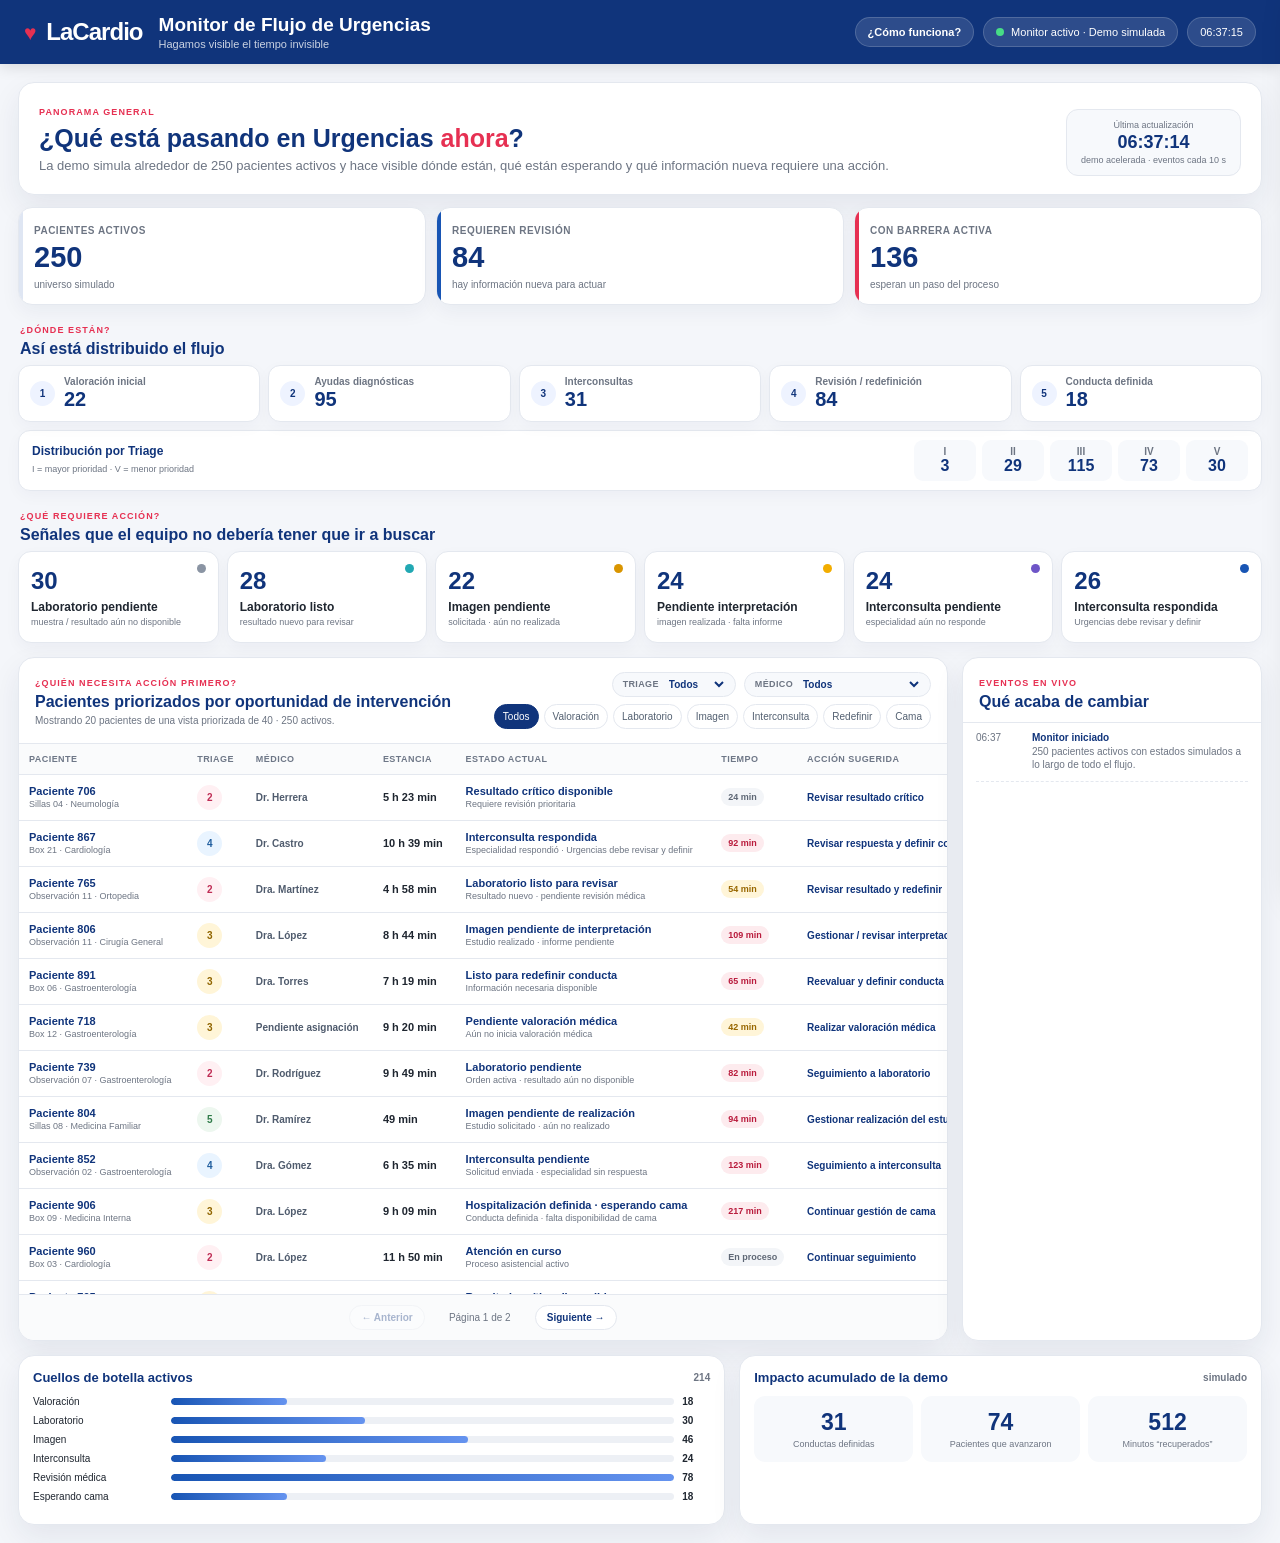
==== commit 7a47ef84: "Add visible filter reset and cache-bust mobile assets" ====
--- a/index.html
+++ b/index.html
@@ -5,7 +5,7 @@
   <meta name="viewport" content="width=device-width, initial-scale=1.0" />
   <meta name="theme-color" content="#10347b" />
   <title>Monitor de Flujo de Urgencias · Demo</title>
-  <link rel="stylesheet" href="styles.css" />
+  <link rel="stylesheet" href="styles.css?v=final3" />
 </head>
 <body>
   <header class="topbar">
@@ -156,6 +156,11 @@
                   <option value="all">Todos</option>
                 </select>
               </label>
+            </div>
+
+            <div class="active-filter-notice" id="activeFilterNotice" hidden>
+              <span>Mostrando: <b id="activeFilterLabel">Todos</b></span>
+              <button id="clearFilterBtn" type="button">Ver todos</button>
             </div>
 
             <div class="filters">
@@ -296,6 +301,6 @@
     </div>
   </div>
 
-  <script src="app.js"></script>
+  <script src="app.js?v=final3"></script>
 </body>
 </html>
--- a/styles.css
+++ b/styles.css
@@ -39,7 +39,7 @@
 .action-card:hover{transform:translateY(-2px);box-shadow:0 10px 24px rgba(20,37,77,.09)}
 .action-card .action-dot{position:absolute;right:12px;top:12px;width:9px;height:9px;border-radius:50%;background:#cbd2df}
 .action-card strong{display:block;font-size:24px;color:var(--blue);margin:1px 0 5px}.action-card b{display:block;font-size:12px;color:var(--text);line-height:1.2}.action-card small{display:block;font-size:9px;color:var(--muted);margin-top:3px;line-height:1.25}
-.critical-card .action-dot{background:var(--red)}.imaging-card .action-dot{background:var(--amber)}.consult-card .action-dot{background:var(--violet)}.ready-card .action-dot{background:var(--blue2)}.discharge-card .action-dot{background:var(--green)}.hospital-card .action-dot{background:#7f6bd8}
+.lab-pending-card .action-dot{background:#8a94a3}.lab-ready-card .action-dot{background:var(--teal)}.image-pending-card .action-dot{background:#d99500}.imaging-card .action-dot{background:var(--amber)}.consult-card .action-dot{background:var(--violet)}.consult-answered-card .action-dot{background:var(--blue2)}
 
 .layout-main{display:grid;grid-template-columns:minmax(0,2.45fr) minmax(300px,.75fr);gap:14px;margin-top:14px}
 .panel{background:#fff;border:1px solid var(--line);border-radius:16px;box-shadow:var(--shadow);overflow:hidden}
@@ -86,7 +86,7 @@
 @media(max-width:1240px){
   .action-grid{grid-template-columns:repeat(3,1fr)}
   .layout-main{grid-template-columns:1fr}
-  .alerts-panel{order:-1}
+  
   .flow-overview{grid-template-columns:repeat(3,1fr)}
   .table-head{flex-direction:column}
   .filter-area{align-items:flex-start;max-width:none}
@@ -120,3 +120,12 @@
   .table-wrap{max-height:520px}.pagination{position:sticky;bottom:0}
   .architecture-modal{padding:8px;align-items:flex-start}.architecture-card{padding:18px 12px;margin-top:8px}.architecture-card h3{font-size:20px;padding-right:24px}.architecture-card>p{font-size:10px}.architecture-flow{padding:12px}
 }
+
+@media(max-width:720px){
+  .layout-main{display:flex;flex-direction:column}
+  .table-panel{order:1}
+  .alerts-panel{order:2}
+  .event-feed.large{max-height:360px}
+  .table-head{gap:10px}
+  .panel-head{padding:12px}
+}
